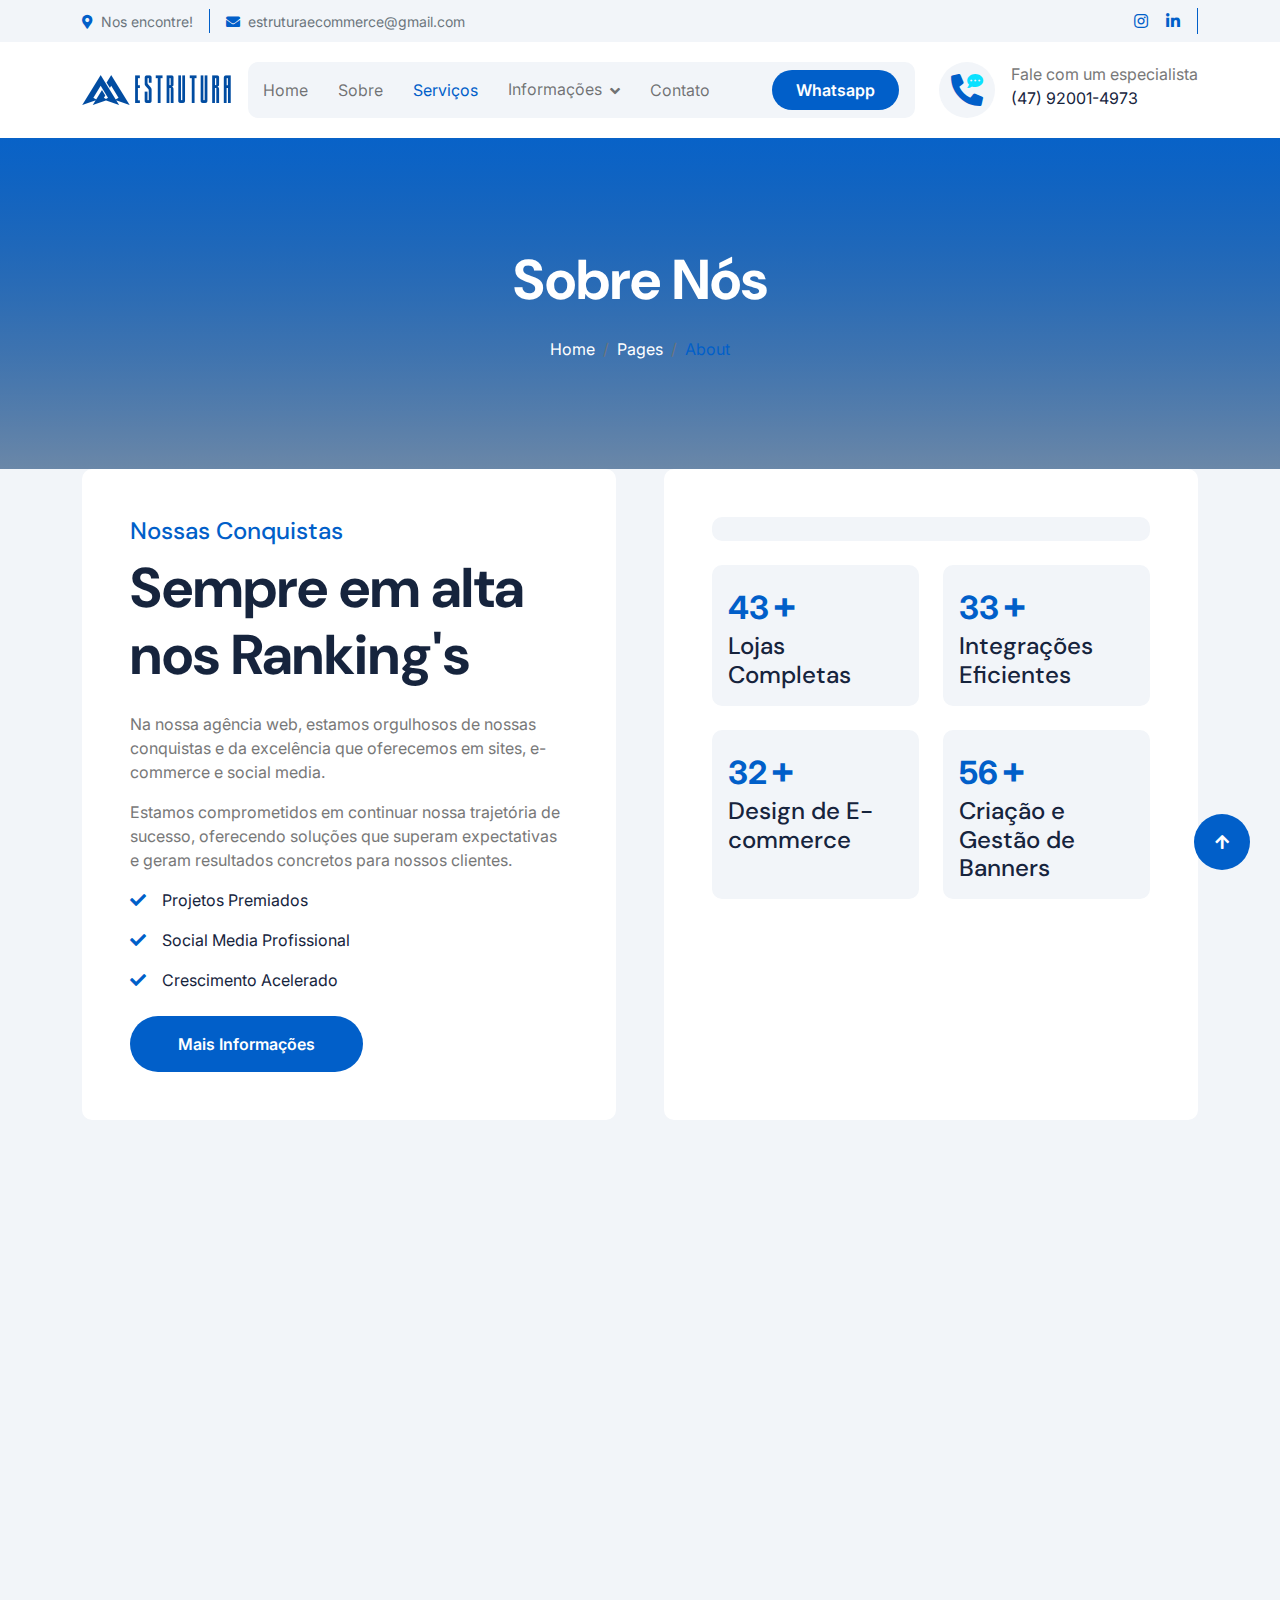
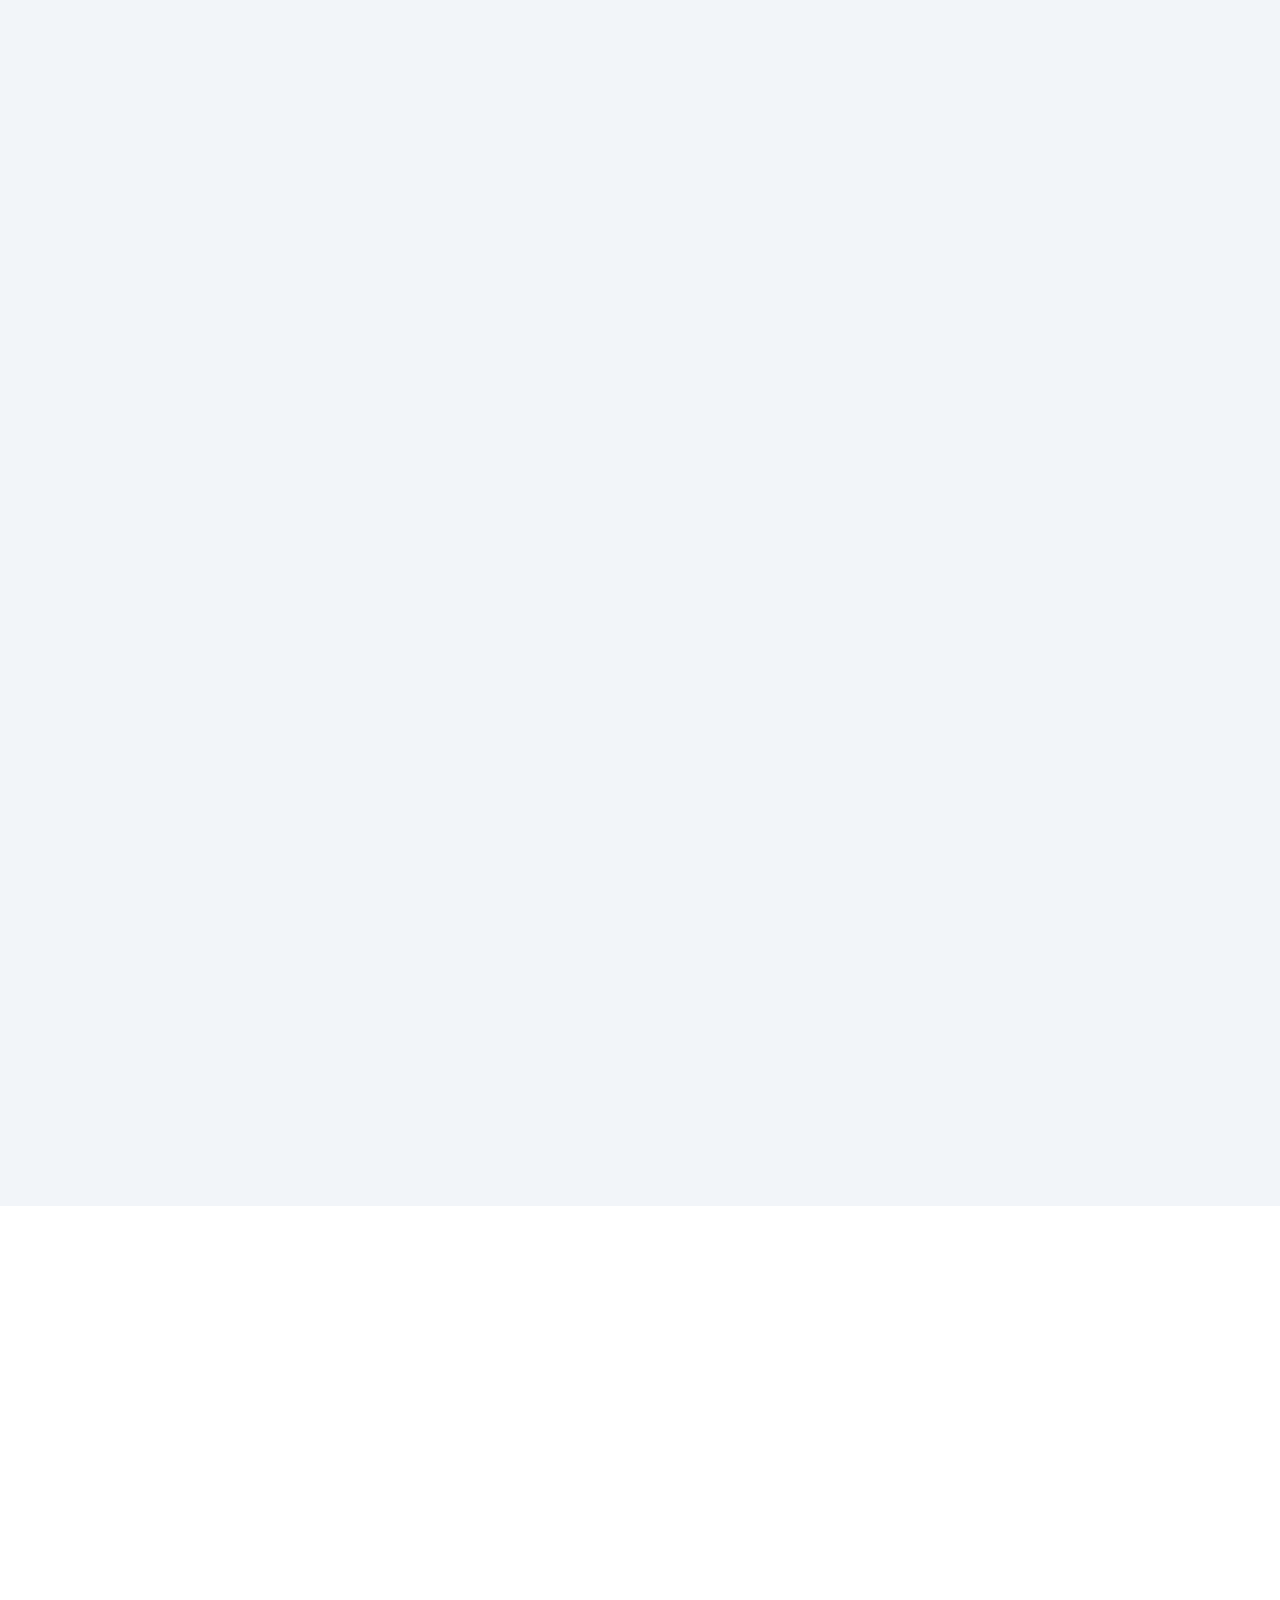
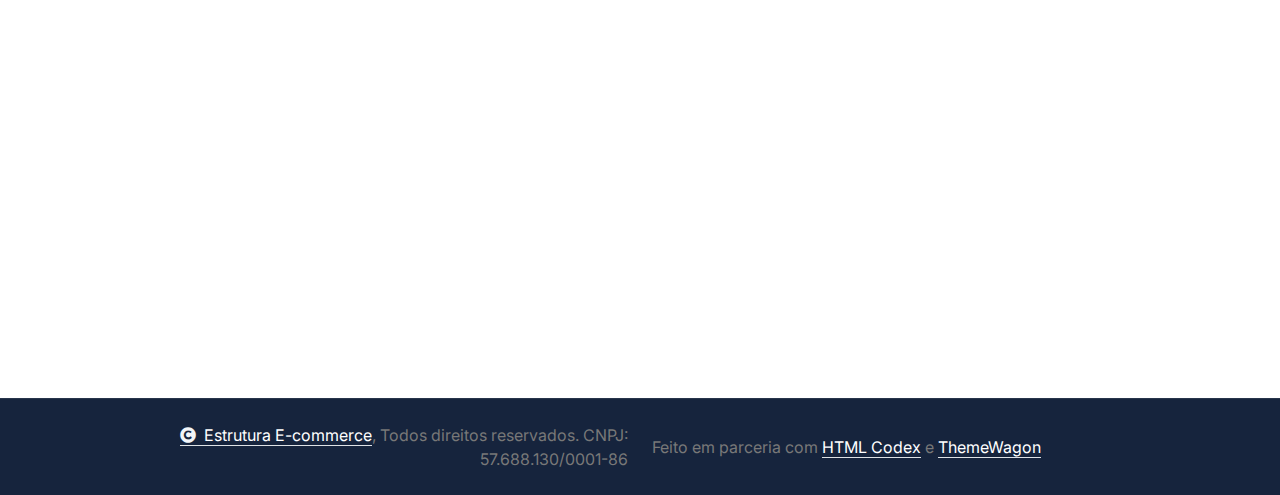
==== about.html @ 66c02854 "parceria-tray2" ====
<!DOCTYPE html>
<html lang="pt-br">

<head>
    <meta charset="utf-8">
    <title>Estrutura Ecommerce - Tecnologias Digitais</title>
    <meta content="width=device-width, initial-scale=1.0" name="viewport">
    <meta content="" name="keywords">
    <meta content="" name="description">
    <link rel="icon" href="img/logo48dpor48azul.png" type="image/x-icon">

    <!-- Google Web Fonts -->
    <link rel="preconnect" href="https://fonts.googleapis.com">
    <link rel="preconnect" href="https://fonts.gstatic.com" crossorigin>
    <link href="https://fonts.googleapis.com/css2?family=DM+Sans:ital,opsz,wght@0,9..40,100..1000;1,9..40,100..1000&family=Inter:slnt,wght@-10..0,100..900&display=swap" rel="stylesheet">

    <!-- Icon Font Stylesheet -->
    <link rel="stylesheet" href="https://use.fontawesome.com/releases/v5.15.4/css/all.css"/>
    <link href="https://cdn.jsdelivr.net/npm/bootstrap-icons@1.4.1/font/bootstrap-icons.css" rel="stylesheet">

    <!-- Libraries Stylesheet -->
    <link rel="stylesheet" href="lib/animate/animate.min.css"/>
    <link href="lib/lightbox/css/lightbox.min.css" rel="stylesheet">
    <link href="lib/owlcarousel/assets/owl.carousel.min.css" rel="stylesheet">


    <!-- Customized Bootstrap Stylesheet -->
    <link href="css/bootstrap.min.css" rel="stylesheet">

    <!-- Template Stylesheet -->
    <link href="css/style.css" rel="stylesheet">
</head>

    <body>

        <!-- Spinner Start -->
        <div id="spinner" class="show bg-white position-fixed translate-middle w-100 vh-100 top-50 start-50 d-flex align-items-center justify-content-center">
            <div class="spinner-border text-primary" style="width: 3rem; height: 3rem;" role="status">
                <span class="sr-only">Seja bem-vindo(a)...</span>
            </div>
        </div>
        <!-- Spinner End -->

        <!-- Topbar Start -->
        <div class="container-fluid topbar px-0 px-lg-4 bg-light py-2 d-none d-lg-block">
            <div class="container">
                <div class="row gx-0 align-items-center">
                    <div class="col-lg-8 text-center text-lg-start mb-lg-0">
                        <div class="d-flex flex-wrap">
                            <div class="border-end border-primary pe-3">
                                <a href="https://maps.app.goo.gl/xjKCux1ohjCsPBKf6" class="text-muted small"><i class="fas fa-map-marker-alt text-primary me-2"></i>Nos encontre!</a>
                            </div>
                            <div class="ps-3">
                                <a href="mailto:estruturaecommerce@gmail.com
                                " class="text-muted small"><i class="fas fa-envelope text-primary me-2"></i>estruturaecommerce@gmail.com
                                </a>
                            </div>
                        </div>
                    </div>
                    <div class="col-lg-4 text-center text-lg-end">
                        <div class="d-flex justify-content-end">
                            <div class="d-flex border-end border-primary pe-3">
                                <a class="btn p-0 text-primary me-3" href="https://www.instagram.com/estrutura_ecommerce/"><i class="fab fa-instagram"></i></a>
                                <a class="btn p-0 text-primary me-0" href="https://www.linkedin.com/in/estrutura-ecommerce-e-tecnologias-digitais-5a51b4320/"><i class="fab fa-linkedin-in"></i></a>
                            </div>
                            </div>
                        </div>
                    </div>
                </div>
            </div>
        </div>
        <!-- Topbar End -->

        <!-- Navbar & Hero Start -->
        <div class="container-fluid nav-bar px-0 px-lg-4 py-lg-0">
            <div class="container">
                <nav class="navbar navbar-expand-lg navbar-light"> 
                    <a href="#" class="navbar-brand p-0">
                        
                         <img src="img/lolsogoazull.png" alt="Logo"> 
                    </a>
                    <button class="navbar-toggler" type="button" data-bs-toggle="collapse" data-bs-target="#navbarCollapse">
                        <span class="fa fa-bars"></span>
                    </button>
                    <div class="collapse navbar-collapse" id="navbarCollapse">
                        <div class="navbar-nav mx-0 mx-lg-auto">
                            <a href="index.html" class="nav-item nav-link">Home</a>
                            <a href="about.html" class="nav-item nav-link">Sobre</a>
                            <a href="service.html" class="nav-item nav-link active">Serviços</a>
                            <div class="nav-item dropdown">
                                <a href="#" class="nav-link" data-bs-toggle="dropdown">
                                    <span class="dropdown-toggle">Informações</span>
                                </a>
                                <div class="dropdown-menu">
                                    <a href="feature.html" class="dropdown-item">Valores</a>
                                    <a href="team.html" class="dropdown-item">Equipe</a>
                                    <a href="FAQ.html" class="dropdown-item">Perguntas Frequentes</a>
                                    <a href="tray.html" class="dropdown-item">Parceria Tray + Estrutura</a>
                                </div>
                            </div>
                            <a href="contact.html" class="nav-item nav-link">Contato</a>
                            <div class="nav-btn px-3">
                                
                                <a href="https://wa.me/5547920014973?text=Ol%C3%A1%2C%20gostaria%20de%20ser%20atendido!" class="btn btn-primary rounded-pill py-2 px-4 ms-3 flex-shrink-0"> Whatsapp</a>
                            </div>
                        </div>
                    </div>
                    <div class="d-none d-xl-flex flex-shrink-0 ps-4">
                        <a href="https://wa.me/5547920014973?text=Ol%C3%A1%2C%20gostaria%20de%20ser%20atendido!" class="btn btn-light btn-lg-square rounded-circle position-relative wow tada" data-wow-delay=".9s">
                            <i class="fa fa-phone-alt fa-2x"></i>
                            <div class="position-absolute" style="top: 7px; right: 12px;">
                                <span><i class="fa fa-comment-dots text-secondary"></i></span>
                            </div>
                        </a>
                        <div class="d-flex flex-column ms-3">
                            <span>Fale com um especialista</span>
                            <a href="https://wa.me/5547920014973?text=Ol%C3%A1%2C%20gostaria%20de%20ser%20atendido!"><span class="text-dark">(47) 92001-4973</span></a>
                        </div>
                    </div>
                </nav>
            </div>
        </div>
        <!-- Navbar & Hero End -->

        <!-- Modal Search Start -->
        <div class="modal fade" id="searchModal" tabindex="-1" aria-labelledby="exampleModalLabel" aria-hidden="true">
            <div class="modal-dialog modal-fullscreen">
                <div class="modal-content rounded-0">
                    <div class="modal-header">
                        <h5 class="modal-title" id="exampleModalLabel">Search by keyword</h5>
                        <button type="button" class="btn-close" data-bs-dismiss="modal" aria-label="Close"></button>
                    </div>
                    <div class="modal-body d-flex align-items-center bg-primary">
                        <div class="input-group w-75 mx-auto d-flex">
                            <input type="search" class="form-control p-3" placeholder="keywords" aria-describedby="search-icon-1">
                            <span id="search-icon-1" class="btn bg-light border nput-group-text p-3"><i class="fa fa-search"></i></span>
                        </div>
                    </div>
                </div>
            </div>
        </div>
        <!-- Modal Search End -->


        <!-- Header Start -->
        <div class="container-fluid bg-breadcrumb">
            <div class="container text-center py-5" style="max-width: 900px;">
                <h4 class="text-white display-4 mb-4 wow fadeInDown" data-wow-delay="0.1s">Sobre Nós</h4>
                <ol class="breadcrumb d-flex justify-content-center mb-0 wow fadeInDown" data-wow-delay="0.3s">
                    <li class="breadcrumb-item"><a href="index.html">Home</a></li>
                    <li class="breadcrumb-item"><a href="#">Pages</a></li>
                    <li class="breadcrumb-item active text-primary">About</li>
                </ol>    
            </div>
        </div>
        <!-- Header End -->


       <!-- About Start -->
       <div class="container-fluid bg-light about pb-5">
        <div class="container pb-5">
            <div class="row g-5">
                <div class="col-xl-6 wow fadeInLeft" data-wow-delay="0.2s">
                    <div class="about-item-content bg-white rounded p-5 h-100">
                        <h4 class="text-primary">Nossas Conquistas</h4>
                        <h1 class="display-4 mb-4">Sempre em alta nos Ranking's</h1>
                        <p>Na nossa agência web, estamos orgulhosos de nossas conquistas e da excelência que oferecemos em sites, e-commerce e social media.                             </p>
                        <p>Estamos comprometidos em continuar nossa trajetória de sucesso, oferecendo soluções que superam expectativas e geram resultados concretos para nossos clientes.                            </p>
                        <p class="text-dark"><i class="fa fa-check text-primary me-3"></i>Projetos Premiados</p>
                        <p class="text-dark"><i class="fa fa-check text-primary me-3"></i>Social Media Profissional</p>
                        <p class="text-dark mb-4"><i class="fa fa-check text-primary me-3"></i>Crescimento Acelerado</p>
                        <a class="btn btn-primary rounded-pill py-3 px-5" href="https://wa.me/5547920014973?text=Ol%C3%A1%2C%20gostaria%20de%20ser%20atendido!">Mais Informações</a>
                    </div>
                </div>
                <div class="col-xl-6 wow fadeInRight" data-wow-delay="0.2s">
                    <div class="bg-white rounded p-5 h-100">
                        <div class="row g-4 justify-content-center">
                            <div class="col-12">
                                <div class="rounded bg-light">
                                    <img src="https://www.manduvimarketing.com.br/imgs/DesenhoBanner1.svg" class="img-fluid rounded w-100" alt="">
                                </div>
                            </div>
                            <div class="col-sm-6">
                                <div class="counter-item bg-light rounded p-3 h-100">
                                    <div class="counter-counting">
                                        <span class="text-primary fs-2 fw-bold" data-toggle="counter-up">129</span>
                                        <span class="h1 fw-bold text-primary">+</span>
                                    </div>
                                    <h4 class="mb-0 text-dark">Lojas Completas</h4>
                                </div>
                            </div>
                            <div class="col-sm-6">
                                <div class="counter-item bg-light rounded p-3 h-100">
                                    <div class="counter-counting">
                                        <span class="text-primary fs-2 fw-bold" data-toggle="counter-up">99</span>
                                        <span class="h1 fw-bold text-primary">+</span>
                                    </div>
                                    <h4 class="mb-0 text-dark">Integrações Eficientes</h4>
                                </div>
                            </div>
                            <div class="col-sm-6">
                                <div class="counter-item bg-light rounded p-3 h-100">
                                    <div class="counter-counting">
                                        <span class="text-primary fs-2 fw-bold" data-toggle="counter-up">96</span>
                                        <span class="h1 fw-bold text-primary">+</span>
                                    </div>
                                    <h4 class="mb-0 text-dark">Design de E-commerce</h4>
                                </div>
                            </div>
                            <div class="col-sm-6">
                                <div class="counter-item bg-light rounded p-3 h-100">
                                    <div class="counter-counting">
                                        <span class="text-primary fs-2 fw-bold" data-toggle="counter-up">167</span>
                                        <span class="h1 fw-bold text-primary">+</span>
                                    </div>
                                    <h4 class="mb-0 text-dark">Criação e Gestão de Banners</h4>
                                </div>
                            </div>
                        </div>
                    </div>
                </div>
            </div>
        </div>
    </div>
    <!-- About End -->


        <!-- Feature Start -->
        <div class="container-fluid feature bg-light py-5">
            <div class="container py-5">
                <div class="text-center mx-auto pb-5 wow fadeInUp" data-wow-delay="0.2s" style="max-width: 800px;">
                    <h4 class="text-primary">Sobre Nós</h4>
                    <h1 class="display-4 mb-4">Especialistas em E-commerce</h1>
                    <p class="mb-0"> Especialistas em e-commerce prontos para transformar desafios em crescimento. Utilizamos tecnologias para expandir seu sucesso digital.</p>
                </div>
                <div class="row g-4">
                    <div class="col-md-6 col-lg-6 col-xl-3 wow fadeInUp" data-wow-delay="0.2s">
                        <div class="feature-item p-4 pt-0">
                            <div class="feature-icon p-4 mb-4">
                                <i class="far fa-handshake fa-3x"></i>
                            </div>
                            <h4 class="mb-4">Empresa Oficial</h4>
                            <p class="mb-4">Somos uma empresa de confiança e originalidade, com excelentes avaliações de nossos clientes.
                            </p>
                            <a class="btn btn-primary rounded-pill py-2 px-4" href="https://wa.me/5547920014973?text=Ol%C3%A1%2C%20gostaria%20de%20ser%20atendido!">Saiba mais</a>
                        </div>
                    </div>
                    <div class="col-md-6 col-lg-6 col-xl-3 wow fadeInUp" data-wow-delay="0.4s">
                        <div class="feature-item p-4 pt-0">
                            <div class="feature-icon p-4 mb-4">
                                <i class="fa fa-dollar-sign fa-3x"></i>
                            </div>
                            <h4 class="mb-4">Menor Preço</h4>
                            <p class="mb-4">Oferecemos o menor preço do mercado e descontos especiais para clientes fiéis, garantindo confiança e originalidade em cada compra.
                            </p>
                            <a class="btn btn-primary rounded-pill py-2 px-4" href="https://wa.me/5547920014973?text=Ol%C3%A1%2C%20gostaria%20de%20ser%20atendido!">Saiba mais</a>

                        </div>
                    </div>
                    <div class="col-md-6 col-lg-6 col-xl-3 wow fadeInUp" data-wow-delay="0.6s">
                        <div class="feature-item p-4 pt-0">
                            <div class="feature-icon p-4 mb-4">
                                <i class="fa fa-bullseye fa-3x"></i>
                            </div>
                            <h4 class="mb-4">Entrega Flexível</h4>
                            <p class="mb-4">Garantimos um prazo de entrega rápido e mantemos nossos clientes informados sobre o andamento do projeto a cada etapa.                            </p>
                            <a class="btn btn-primary rounded-pill py-2 px-4" href="https://wa.me/5547920014973?text=Ol%C3%A1%2C%20gostaria%20de%20ser%20atendido!">Saiba mais</a>

                        </div>
                    </div>
                    <div class="col-md-6 col-lg-6 col-xl-3 wow fadeInUp" data-wow-delay="0.8s">
                        <div class="feature-item p-4 pt-0">
                            <div class="feature-icon p-4 mb-4">
                                <i class="fa fa-headphones fa-3x"></i>
                            </div>
                            <h4 class="mb-4">Suporte Expert</h4>
                            <p class="mb-4">Oferecemos suporte em horário comercial para ajudar nossos clientes sempre que precisarem.
                            </p>
                            <a class="btn btn-primary rounded-pill py-2 px-4" href="https://wa.me/5547920014973?text=Ol%C3%A1%2C%20gostaria%20de%20ser%20atendido!">Saiba mais</a>

                        </div>
                    </div>
                </div>
            </div>
        </div>
        <!-- Feature End -->

        <!-- FAQs Start -->
        <div class="container-fluid faq-section bg-light py-5">
            <div class="container py-5">
                <div class="row g-5 align-items-center">
                    <div class="col-xl-6 wow fadeInLeft" data-wow-delay="0.2s">
                        <div class="h-100">
                            <div class="mb-5">
                                <h4 class="text-primary">FAQ's - PERGUNTAS FREQUENTES</h4>
                                <h1 class="display-4 mb-0">Dúvidas Frequentes dos nossos clientes</h1>
                            </div>
                            <div class="accordion" id="accordionExample">
                                <div class="accordion-item">
                                    <h2 class="accordion-header" id="headingOne">
                                        <button class="accordion-button border-0" type="button" data-bs-toggle="collapse" data-bs-target="#collapseOne" aria-expanded="true" aria-controls="collapseOne">
                                            Como a estratégia de social media pode impactar o desempenho do meu e-commerce?
                                        </button>
                                    </h2>
                                    <div id="collapseOne" class="accordion-collapse collapse show active" aria-labelledby="headingOne" data-bs-parent="#accordionExample">
                                        <div class="accordion-body rounded">
                                            Uma estratégia eficaz de social media aumenta a visibilidade da sua marca, engaja o público e direciona tráfego qualificado para seu e-commerce, resultando em mais vendas e fidelização de clientes.
                                        </div>
                                    </div>
                                </div>
                                <div class="accordion-item">
                                    <h2 class="accordion-header" id="headingTwo">
                                        <button class="accordion-button collapsed" type="button" data-bs-toggle="collapse" data-bs-target="#collapseTwo" aria-expanded="false" aria-controls="collapseTwo">
                                            Como garantimos que o design e a funcionalidade do seu site atendam às suas necessidades?
                                        </button>
                                    </h2>
                                    <div id="collapseTwo" class="accordion-collapse collapse" aria-labelledby="headingTwo" data-bs-parent="#accordionExample">
                                        <div class="accordion-body">
                                            Garantimos isso através de uma análise detalhada das suas necessidades, planejamento estratégico, desenvolvimento colaborativo e testes rigorosos, além de suporte contínuo para ajustes e atualizações conforme necessário.
                                        </div>
                                    </div>
                                </div>
                                <div class="accordion-item">
                                    <h2 class="accordion-header" id="headingThree">
                                        <button class="accordion-button collapsed" type="button" data-bs-toggle="collapse" data-bs-target="#collapseThree" aria-expanded="false" aria-controls="collapseThree">
                                            Quais são os benefícios de ter um site otimizado para SEO?
                                        </button>
                                    </h2>
                                    <div id="collapseThree" class="accordion-collapse collapse" aria-labelledby="headingThree" data-bs-parent="#accordionExample">
                                        <div class="accordion-body">
                                            Um site otimizado para SEO melhora sua visibilidade nos motores de busca, aumenta o tráfego orgânico, reduz a necessidade de anúncios pagos e melhora a experiência do usuário, levando a mais conversões e maior rentabilidade.
                                        </div>
                                    </div>
                                </div>
                            </div>
                        </div>
                    </div>
                    <div class="col-xl-6 wow fadeInRight" data-wow-delay="0.4s">
                        <img src="img/qimage-removebg-preview.png" class="img-fluid w-100" alt="">
                    </div>
                </div>
            </div>
        </div>
        <!-- FAQs End -->


        <!-- Footer Start -->
        <div class="container-fluid footer py-5 wow fadeIn" data-wow-delay="0.2s">
            <div class="container py-5">
                <div class="row g-5">
                    <div class="col-xl-9">
                        <div class="mb-5">
                            <div class="row g-4">
                                <div class="col-md-6 col-lg-6 col-xl-5">
                                    <div class="footer-item">
                                        <a href="index.html" class="p-0">
                                            
                                             <img src="img/lolsogoazull-removebg-preview.png" alt="Logo"> 
                                        </a>
                                        <p class="text-white mb-4">Acreditamos que um e-commerce bem estruturado é a chave para o crescimento e a prosperidade no ambiente digital.</p>
                                        <div class="footer-btn d-flex">
                                            <a class="btn btn-md-square rounded-circle me-3" href="https://www.instagram.com/estrutura_ecommerce/"><i class="fab fa-instagram"></i></a>
                                            <a class="btn btn-md-square rounded-circle me-0" href="https://www.linkedin.com/in/estrutura-ecommerce-e-tecnologias-digitais-5a51b4320/"><i class="fab fa-linkedin-in"></i></a>
                                        </div>
                                    </div>
                                </div>
                                <div class="col-md-6 col-lg-6 col-xl-3">
                                    <div class="footer-item">
                                        <h4 class="text-white mb-4">Serviços</h4>
                                        <a href="https://wa.me/5547920014973?text=Ol%C3%A1%2C%20gostaria%20de%20ser%20atendido!"><i class="fas fa-angle-right me-2"></i> Criação de Lojas Virtuais</a>
                                        <a href="https://wa.me/5547920014973?text=Ol%C3%A1%2C%20gostaria%20de%20ser%20atendido!"><i class="fas fa-angle-right me-2"></i> Criação de Sites e Páginas</a>
                                        <a href="https://wa.me/5547920014973?text=Ol%C3%A1%2C%20gostaria%20de%20ser%20atendido!"><i class="fas fa-angle-right me-2"></i> Presença Digital</a>
                                        <a href="https://wa.me/5547920014973?text=Ol%C3%A1%2C%20gostaria%20de%20ser%20atendido!"><i class="fas fa-angle-right me-2"></i> Integrações</a>
                                        <a href="https://wa.me/5547920014973?text=Ol%C3%A1%2C%20gostaria%20de%20ser%20atendido!"><i class="fas fa-angle-right me-2"></i> Social Media</a>
                                        <a href="https://wa.me/5547920014973?text=Ol%C3%A1%2C%20gostaria%20de%20ser%20atendido!"><i class="fas fa-angle-right me-2"></i> Outras Soluções</a>
                                    </div>
                                </div>
                                <div class="col-md-6 col-lg-6 col-xl-4">
                                    <div class="footer-item">
                                        <h4 class="mb-4 text-white">Instagram</h4>
                                        <div class="row g-3">
                                            <div class="col-4">
                                                <div class="footer-instagram rounded">
                                                    <img src="https://cdn.shopify.com/app-store/listing_images/556e0949af6215148272574b0d290e7d/icon/CLuvwunOooIDEAE=.png" class="img-fluid w-100" alt="">
                                                    <div class="footer-search-icon">
                                                        <a href="https://cdn.shopify.com/app-store/listing_images/556e0949af6215148272574b0d290e7d/icon/CLuvwunOooIDEAE=.png" data-lightbox="footerInstagram-1" class="my-auto"><i class="fas fa-link text-white"></i></a>
                                                    </div>
                                                </div>
                                           </div>
                                           <div class="col-4">
                                                <div class="footer-instagram rounded">
                                                    <img src="https://cdn.shopify.com/app-store/listing_images/556e0949af6215148272574b0d290e7d/icon/CLuvwunOooIDEAE=.png" class="img-fluid w-100" alt="">
                                                    <div class="footer-search-icon">
                                                        <a href="https://cdn.shopify.com/app-store/listing_images/556e0949af6215148272574b0d290e7d/icon/CLuvwunOooIDEAE=.png" data-lightbox="footerInstagram-2" class="my-auto"><i class="fas fa-link text-white"></i></a>
                                                    </div>
                                                </div>
                                           </div>
                                            <div class="col-4">
                                                <div class="footer-instagram rounded">
                                                    <img src="https://cdn.shopify.com/app-store/listing_images/556e0949af6215148272574b0d290e7d/icon/CLuvwunOooIDEAE=.png" class="img-fluid w-100" alt="">
                                                    <div class="footer-search-icon">
                                                        <a href="https://cdn.shopify.com/app-store/listing_images/556e0949af6215148272574b0d290e7d/icon/CLuvwunOooIDEAE=.png" data-lightbox="footerInstagram-3" class="my-auto"><i class="fas fa-link text-white"></i></a>
                                                    </div>
                                                </div>
                                           </div>
                                            <div class="col-4">
                                                <div class="footer-instagram rounded">
                                                    <img src="https://cdn.shopify.com/app-store/listing_images/556e0949af6215148272574b0d290e7d/icon/CLuvwunOooIDEAE=.png" class="img-fluid w-100" alt="">
                                                    <div class="footer-search-icon">
                                                        <a href="https://cdn.shopify.com/app-store/listing_images/556e0949af6215148272574b0d290e7d/icon/CLuvwunOooIDEAE=.png" data-lightbox="footerInstagram-4" class="my-auto"><i class="fas fa-link text-white"></i></a>
                                                    </div>
                                                </div>
                                           </div>
                                            <div class="col-4">
                                                <div class="footer-instagram rounded">
                                                    <img src="https://cdn.shopify.com/app-store/listing_images/556e0949af6215148272574b0d290e7d/icon/CLuvwunOooIDEAE=.png" class="img-fluid w-100" alt="">
                                                    <div class="footer-search-icon">
                                                        <a href="https://cdn.shopify.com/app-store/listing_images/556e0949af6215148272574b0d290e7d/icon/CLuvwunOooIDEAE=.png" data-lightbox="footerInstagram-5" class="my-auto"><i class="fas fa-link text-white"></i></a>
                                                    </div>
                                                </div>
                                           </div>
                                           <div class="col-4">
                                                <div class="footer-instagram rounded">
                                                    <img src="https://cdn.shopify.com/app-store/listing_images/556e0949af6215148272574b0d290e7d/icon/CLuvwunOooIDEAE=.png" class="img-fluid w-100" alt="">
                                                    <div class="footer-search-icon">
                                                        <a href="https://cdn.shopify.com/app-store/listing_images/556e0949af6215148272574b0d290e7d/icon/CLuvwunOooIDEAE=.png" data-lightbox="footerInstagram-6" class="my-auto"><i class="fas fa-link text-white"></i></a>
                                                    </div>
                                                </div>
                                            </div>
                                        </div>
                                    </div>
                                </div>
                            </div>
                        </div>
                        <div class="pt-5" style="border-top: 1px solid rgba(255, 255, 255, 0.08);">
                            <div class="row g-0">
                                <div class="col-12">
                                    <div class="row g-4">
                                        <div class="col-lg-6 col-xl-4">
                                            <div class="d-flex">
                                                <div class="btn-xl-square bg-primary text-white rounded p-4 me-4">
                                                    <i class="fas fa-map-marker-alt fa-2x"></i>
                                                </div>
                                                <div>
                                                    <h4 class="text-white">Escritório</h4>
                                                    <p class="mb-0">Jaraguá do Sul - SC</p>
                                                </div>
                                            </div>
                                        </div>
                                        <div class="col-lg-6 col-xl-4">
                                            <div class="d-flex">
                                                <div class="btn-xl-square bg-primary text-white rounded p-4 me-4">
                                                    <i class="fa fa-phone-alt fa-2x"></i>
                                                </div>
                                                <div>
                                                    <h4 class="text-white">Telefone</h4>
                                                    <p class="mb-0">(47) 92001-4973</p>
                                                </div>
                                            </div>
                                        </div>
                                    </div>
                                </div>
                            </div>
                        </div>
                    </div>
                    

                            <div class="d-flex flex-shrink-0">
                                <div class="footer-btn">
                                    <a href="https://wa.me/5547920014973?text=Ol%C3%A1%2C%20gostaria%20de%20ser%20atendido!" class="btn btn-lg-square rounded-circle position-relative wow tada" data-wow-delay=".9s">
                                        <i class="fa fa-phone-alt fa-2x"></i>
                                        <div class="position-absolute" style="top: 2px; right: 12px;">
                                            <span><i class="fa fa-comment-dots text-secondary"></i></span>
                                        </div>
                                    </a>
                                </div>
                                <div class="d-flex flex-column ms-3 flex-shrink-0">
                                    <span>Fale com um especialista</span>
                                    <a href="https://wa.me/5547920014973?text=Ol%C3%A1%2C%20gostaria%20de%20ser%20atendido!"><span class="text-white">Whatsapp:  (47) 92001-4973</span></a>
                                </div>
                            </div>
                        </div>
                    </div>
                </div>
            </div>
        </div>
        <!-- Footer End -->
        
        <!-- Copyright Start -->
        <div class="container-fluid copyright py-4">
            <div class="container">
                <div class="row g-4 align-items-center">
                    <div class="col-md-6 text-center text-md-end mb-md-0">
                        <span class="text-body"><a href="#" class="border-bottom text-white"><i class="fas fa-copyright text-light me-2"></i>Estrutura E-commerce</a>, Todos direitos reservados. CNPJ: 57.688.130/0001-86</span>
                    </div>
                    <div class="col-md-6 text-center text-md-start text-body">
                        <!--/*** This template is free as long as you keep the below author’s credit link/attribution link/backlink. ***/-->
                        <!--/*** If you'd like to use the template without the below author’s credit link/attribution link/backlink, ***/-->
                        <!--/*** you can purchase the Credit Removal License from "https://htmlcodex.com/credit-removal". ***/-->
                        Feito em parceria com <a class="border-bottom text-white" href="https://htmlcodex.com">HTML Codex</a> e <a class="border-bottom text-white" href="https://themewagon.com">ThemeWagon</a>
                    </div>
                </div>
            </div>
        </div>
        <!-- Copyright End -->

        <!-- Back to Top -->
        <a href="#" class="btn btn-primary btn-lg-square rounded-circle back-to-top"><i class="fa fa-arrow-up"></i></a>   

        
        <!-- JavaScript Libraries -->
        <script src="https://ajax.googleapis.com/ajax/libs/jquery/3.6.4/jquery.min.js"></script>
        <script src="https://cdn.jsdelivr.net/npm/bootstrap@5.0.0/dist/js/bootstrap.bundle.min.js"></script>
        <script src="lib/wow/wow.min.js"></script>
        <script src="lib/easing/easing.min.js"></script>
        <script src="lib/waypoints/waypoints.min.js"></script>
        <script src="lib/counterup/counterup.min.js"></script>
        <script src="lib/lightbox/js/lightbox.min.js"></script>
        <script src="lib/owlcarousel/owl.carousel.min.js"></script>
        

        <!-- Template Javascript -->
        <script src="js/main.js"></script>
    </body>

</html>
---- css/style.css ----
/*** Spinner Start ***/
#spinner {
    opacity: 0;
    visibility: hidden;
    transition: opacity .5s ease-out, visibility 0s linear .5s;
    z-index: 99999;
}

#spinner.show {
    transition: opacity .5s ease-out, visibility 0s linear 0s;
    visibility: visible;
    opacity: 1;
}
/*** Spinner End ***/

.back-to-top {
    position: fixed;
    right: 30px;
    bottom: 30px;
    transition: 0.5s;
    z-index: 99;
}


/*** Button Start ***/
.btn {
    font-weight: 600;
    transition: .5s;
}

.btn-square {
    width: 32px;
    height: 32px;
}

.btn-sm-square {
    width: 34px;
    height: 34px;
}

.btn-md-square {
    width: 44px;
    height: 44px;
}

.btn-lg-square {
    width: 56px;
    height: 56px;
}

.btn-xl-square {
    width: 66px;
    height: 66px;
}

.btn-square,
.btn-sm-square,
.btn-md-square,
.btn-lg-square,
.btn-xl-square {
    padding: 0;
    display: flex;
    align-items: center;
    justify-content: center;
    font-weight: normal;
}

.btn.btn-primary {
    color: var(--bs-white);
    border: none;
}

.btn.btn-primary:hover {
    background: var(--bs-dark);
    color: var(--bs-white);
}

.btn.btn-light {
    color: var(--bs-primary);
    border: none;
}

.btn.btn-light:hover {
    color: var(--bs-white);
    background: var(--bs-dark);
}

.btn.btn-dark {
    color: var(--bs-white);
    border: none;
}

.btn.btn-dark:hover {
    color: var(--bs-primary);
    background: var(--bs-light);
}


/*** Topbar Start ***/ 
.topbar .dropdown-toggle::after {
    border: none;
    content: "\f107";
    font-family: "Font Awesome 5 Free";
    font-weight: 600;
    vertical-align: middle;
    margin-left: 8px;
    color: var(--bs-primary);
}

.topbar .dropdown .dropdown-menu a:hover {
    background: var(--bs-primary);
    color: var(--bs-white);
}

.topbar .dropdown .dropdown-menu {
    transform: rotateX(0deg);
    visibility: visible;
    background: var(--bs-light);
    padding-top: 10px;
    border: 0;
    transition: .5s;
    opacity: 1;
}
/*** Topbar End ***/


/*** Navbar Start ***/
.nav-bar {
    background: var(--bs-white);
    transition: 1s;
}

.navbar-light .navbar-brand img {
    max-height: 60px;
    transition: .5s;
}

.nav-bar .navbar-light .navbar-brand img {
    max-height: 50px;
}

.navbar .navbar-nav .nav-item .nav-link {
    padding: 0;
}

.navbar .navbar-nav .nav-item {
    display: flex;
    align-items: center;
    padding: 15px;
}

.navbar-light .navbar-nav .nav-item:hover,
.navbar-light .navbar-nav .nav-item.active,
.navbar-light .navbar-nav .nav-item:hover .nav-link,
.navbar-light .navbar-nav .nav-item.active .nav-link {
    color: var(--bs-primary);
}

@media (max-width: 991px) {
    .navbar {
        padding: 20px 0;
    }

    .navbar .navbar-nav .nav-link {
        padding: 0;
    }

    .navbar .navbar-nav .nav-item {
        display: flex;
        padding: 20px;
        flex-direction: column;
        justify-content: start;
        align-items: start;
    }

    .navbar .navbar-nav .nav-btn {
        display: flex;
        justify-content: start;
    }

    .navbar .navbar-nav {
        width: 100%;
        display: flex;
        margin-top: 20px;
        padding-bottom: 20px;
        background: var(--bs-light);
        border-radius: 10px;
    }

    .navbar.navbar-expand-lg .navbar-toggler {
        padding: 8px 15px;
        border: 1px solid var(--bs-primary);
        color: var(--bs-primary);
    }
}

.navbar .dropdown-toggle::after {
    border: none;
    content: "\f107";
    font-family: "Font Awesome 5 Free";
    font-weight: 600;
    vertical-align: middle;
    margin-left: 8px;
}

.dropdown .dropdown-menu .dropdown-item:hover {
    background: var(--bs-primary);
    color: var(--bs-white);
}

@media (min-width: 992px) {
    .navbar {
        padding: 20px 0;
    }

    .navbar .nav-btn {
        display: flex;
        align-items: center;
        justify-content: end;
    }

    .navbar .navbar-nav {
        width: 100%;
        display: flex;
        justify-content: center;
        align-items: center;
        background: var(--bs-light);
        border-radius: 10px;
    }

    .navbar .navbar-nav .nav-btn {
        width: 100%;
        display: flex;
        margin-left: auto;
    }

    .navbar .nav-item .dropdown-menu {
        display: block;
        visibility: hidden;
        top: 100%;
        transform: rotateX(-75deg);
        transform-origin: 0% 0%;
        border: 0;
        border-radius: 10px;
        transition: .5s;
        opacity: 0;
    }

    .navbar .nav-item:hover .dropdown-menu {
        transform: rotateX(0deg);
        visibility: visible;
        margin-top: 20px;
        background: var(--bs-light);
        transition: .5s;
        opacity: 1;
    }
}
/*** Navbar End ***/


/*** Carousel Hero Header Start ***/
.header-carousel .header-carousel-item {
    height: 700px;
}

.header-carousel .owl-nav .owl-prev,
.header-carousel .owl-nav .owl-next {
    position: absolute;
    width: 60px;
    height: 60px;
    border-radius: 60px;
    background: var(--bs-light);
    color: var(--bs-primary);
    font-size: 26px;
    display: flex;
    align-items: center;
    justify-content: center;
    transition: 0.5s;
}

.header-carousel .owl-nav .owl-prev {
    bottom: 30px;
    left: 50%;
    transform: translateX(-50%);
    margin-left: 30px;
}
.header-carousel .owl-nav .owl-next {
    bottom: 30px;
    right: 50%;
    transform: translateX(-50%);
    margin-right: 30px;
}

.header-carousel .owl-nav .owl-prev:hover,
.header-carousel .owl-nav .owl-next:hover {
    box-shadow: inset 0 0 100px 0 var(--bs-secondary);
    color: var(--bs-white);
}

.header-carousel .header-carousel-item .carousel-caption {
    position: absolute;
    width: 100%;
    height: 100%;
    left: 0;
    bottom: 0;
    background: rgba(0, 0, 0, .2);
    display: flex;
    align-items: center;
}

@media (max-width: 991px) {
    .header-carousel .header-carousel-item .carousel-caption {
        padding-top: 45px;
    }

    .header-carousel .header-carousel-item {
        height: 1300px;
    }
}

@media (max-width: 767px) {
    .header-carousel .header-carousel-item {
        height: 950px;
    }

    .header-carousel .owl-nav .owl-prev {
        bottom: -30px;
        left: 50%;
        transform: translateX(-50%);
        margin-left: -45px;
    }

    .header-carousel .owl-nav .owl-next {
        bottom: -30px;
        left: 50%;
        transform: translateX(-50%);
        margin-left: 45px;
    }
}
/*** Carousel Hero Header End ***/


/*** Single Page Hero Header Start ***/
.bg-breadcrumb {
    position: relative;
    overflow: hidden;
    background: linear-gradient(rgba(1, 95, 201, 0.9), rgba(0, 0, 0, 0.2)), url(../img/fundositesszs.png);
    background-position: center center;
    background-repeat: no-repeat;
    background-size: cover;
    padding: 60px 0 60px 0;
    transition: 0.5s;
}

.bg-breadcrumb .breadcrumb {
    position: relative;
}

.bg-breadcrumb .breadcrumb .breadcrumb-item a {
    color: var(--bs-white);
}
/*** Single Page Hero Header End ***/


/*** Feature Start ***/
.feature .feature-item {
    border-radius: 10px;
    background: var(--bs-white);
    transition: 0.5s;
}

.feature .feature-item:hover {
    background: var(--bs-primary);
}

.feature .feature-item .feature-icon {
    position: relative;
    width: 100px;
    display: inline-flex;
    align-items: center;
    justify-content: center;
    border-bottom-left-radius: 10px;
    border-bottom-right-radius: 10px;
    background: var(--bs-light);
}

.feature .feature-item:hover .feature-icon i {
    z-index: 9;
}

.feature .feature-item .feature-icon::after {
    content: "";
    position: absolute;
    width: 100%;
    height: 0;
    top: 0;
    left: 0;
    border-bottom-left-radius: 10px;
    border-bottom-right-radius: 10px;
    background: var(--bs-dark);
    transition: 0.5s;
    z-index: 1;
}

.feature .feature-item:hover .feature-icon::after {
    height: 100%;
}

.feature .feature-item .feature-icon {
    color: var(--bs-primary);
}

.feature .feature-item .feature-icon,
.feature .feature-item h4,
.feature .feature-item p {
    transition: 0.5s;
}

.feature .feature-item:hover .feature-icon {
    color: var(--bs-white);
}
.feature .feature-item:hover h4,
.feature .feature-item:hover p {
    color: var(--bs-white);
}

.feature .feature-item:hover a.btn {
    background: var(--bs-white);
    color: var(--bs-primary);
}

.feature .feature-item:hover a.btn:hover {
    background: var(--bs-dark);
    color: var(--bs-white);
}
/*** Feature End ***/


/*** Service Start ***/
.service .service-item {
    border-radius: 10px;
}
.service .service-item .service-img {
    position: relative;
    overflow: hidden;
    border-top-left-radius: 10px;
    border-top-right-radius: 10px;
}

.service .service-item .service-img img {
    transition: 0.5s;
}

.service .service-item:hover .service-img img {
    transform: scale(1.1);
}

.service .service-item .service-img::after {
    content: "";
    position: absolute;
    width: 100%;
    height: 0;
    top: 0;
    left: 0;
    border-top-left-radius: 10px;
    border-top-right-radius: 10px;
    background: rgba(1, 95, 201, .2);
    transition: 0.5s;
    z-index: 1;
}

.service .service-item:hover .service-img::after {
    height: 100%;
}

.service .service-item .service-img .service-icon {
    position: absolute;
    width: 70px;
    bottom: 0;
    right: 25px;
    border-top-left-radius: 10px;
    border-top-right-radius: 10px;
    background: var(--bs-light);
    display: flex;
    align-items: center;
    justify-content: center;
    transition: 0.5s;
    z-index: 9;
}

.service .service-item .service-img .service-icon i {
    color: var(--bs-primary);
    transition: 0.5s;
}

.service .service-item:hover .service-img .service-icon i {
    transform: rotateX(360deg);
    color: var(--bs-white);
}

.service .service-item:hover .service-img .service-icon {
    bottom: 0;
    color: var(--bs-white);
    background: var(--bs-primary);
}

.service .service-content {
    position: relative;
    border-bottom-left-radius: 10px;
    border-bottom-right-radius: 10px;
    background: var(--bs-light);
}

.service .service-item .service-content .service-content-inner {
    position: relative;
    z-index: 9;
}

.service .service-item .service-content .service-content-inner .h4,
.service .service-item .service-content .service-content-inner p {
    transition: 0.5s;
}

.service .service-item:hover .service-content .service-content-inner .h4,
.service .service-item:hover .service-content .service-content-inner p {
    color: var(--bs-white);
}

.service .service-item:hover .service-content .service-content-inner .btn.btn-primary {
    color: var(--bs-primary);
    background: var(--bs-white);
}

.service .service-item:hover .service-content .service-content-inner .btn.btn-primary:hover {
    color: var(--bs-white);
    background: var(--bs-dark);
}

.service .service-item:hover .service-content .service-content-inner .h4:hover {
    color: var(--bs-dark);
}

.service .service-item .service-content::after {
    content: "";
    position: absolute;
    width: 100%;
    height: 0;
    bottom: 0;
    left: 0;
    border-bottom-left-radius: 10px;
    border-bottom-right-radius: 10px;
    background: var(--bs-primary);
    transition: 0.5s;
    z-index: 1;
}

.service .service-item:hover .service-content::after {
    height: 100%;
}
/*** Service End ***/


/*** FAQs Start ***/
.faq-section .accordion .accordion-item .accordion-header .accordion-button {
    color: var(--bs-white);
    background: rgba(1, 95, 201, .8);
    font-size: 18px;
}

.faq-section .accordion .accordion-item .accordion-header .accordion-button.collapsed {
    color: var(--bs-primary);
    background: var(--bs-light);
}
/*** FAQs End ***/


/*** Blog Start ***/
.blog .blog-item {
    border-radius: 10px;
    transition: 0.5s;
}

.blog .blog-item:hover {
    box-shadow: 0 0 45px rgba(0, 0, 0, .1);
}

.blog .blog-item:hover .blog-content {
    background: var(--bs-white);
}

.blog .blog-item .blog-img {
    border-top-left-radius: 10px;
    border-top-right-radius: 10px;
    position: relative;
    overflow: hidden;
}

.blog .blog-item .blog-img img {
    transition: 0.5s;
}

.blog .blog-item:hover .blog-img img {
    transform: scale(1.2);
}

.blog .blog-item .blog-img::after {
    content: "";
    position: absolute;
    width: 100%;
    height: 0;
    top: 0;
    left: 0;
    border-top-left-radius: 10px;
    border-top-right-radius: 10px;
    background: rgba(1, 95, 201, .2);
    transition: 0.5s;
    z-index: 1;
}

.blog .blog-item:hover .blog-img::after {
    height: 100%;
}

.blog .blog-item .blog-img .blog-categiry {
    position: absolute;
    bottom: 0;
    right: 0;
    border-top-left-radius: 10px;
    display: inline-flex;
    color: var(--bs-white);
    background: var(--bs-primary);
    z-index: 9;
}

.blog .blog-item .blog-content {
    border-bottom-left-radius: 10px;
    border-bottom-right-radius: 10px;
    background: var(--bs-light);
}

.blog .blog-item .blog-content a.btn {
    color: var(--bs-dark);
}

.blog .blog-item:hover .blog-content a.btn:hover {
    color: var(--bs-primary);
}
/*** Blog End ***/


/*** Team Start ***/
.team .team-item .team-img {
    position: relative;
    overflow: hidden;
    border-top-left-radius: 10px;
    border-top-right-radius: 10px;
} 

.team .team-item .team-img img {
    transition: 0.5s;
}

.team .team-item:hover .team-img img {
    transform: scale(1.1);
}

.team .team-item .team-img::after {
    content: "";
    position: absolute;
    width: 100%;
    height: 0;
    top: 0;
    left: 0;
    border-top-left-radius: 10px;
    border-top-right-radius: 10px;
    transition: 0.5s;
}

.team .team-item:hover .team-img::after {
    height: 100%;
    background: rgba(255, 255, 255, 0.3);
}

.team .team-item .team-img .team-icon {
    position: absolute;
    bottom: 20px;
    right: 20px;
    margin-bottom: -100%;
    transition: 0.5s;
    z-index: 9;
}

.team .team-item:hover .team-img .team-icon {
    margin-bottom: 0;
}

.team .team-item .team-title {
    color: var(--bs-white);
    background: var(--bs-primary);
    border-bottom-left-radius: 10px;
    border-bottom-right-radius: 10px;
    transition: 0.5s;
}

.team .team-item .team-title h4 {
    color: var(--bs-white);
}

.team .team-item:hover .team-title {
    background: var(--bs-dark);
}
/*** Team End ***/


/*** Testimonial Start ***/
.testimonial-carousel .owl-stage-outer {
    margin-top: 58px;
    margin-right: -1px;
}

.testimonial .owl-nav .owl-prev {
    position: absolute;
    top: -58px;
    left: 0;
    background: var(--bs-primary);
    color: var(--bs-white);
    padding: 5px 30px;
    border-radius: 30px;
    transition: 0.5s;
}

.testimonial .owl-nav .owl-prev:hover {
    background: var(--bs-dark);
    color: var(--bs-white);
}

.testimonial .owl-nav .owl-next {
    position: absolute;
    top: -58px;
    right: 0;
    background: var(--bs-primary);
    color: var(--bs-white);
    padding: 5px 30px;
    border-radius: 30px;
    transition: 0.5s;
}

.testimonial .owl-nav .owl-next:hover {
    background: var(--bs-dark);
    color: var(--bs-white);
}
/*** Testimonial End ***/


/*** Contact Start ***/
.contact .contact-img {
    position: relative;
}

.contact .contact-img::after {
    content: "";
    position: absolute;
    width: 100%;
    height: 100%;
    top: 0;
    left: 0;
    border-radius: 30% 70% 70% 30% / 30% 30% 70% 70%;
    background: rgba(255, 255, 255, 0.9);
    z-index: 1;
    animation-name: image-efects;
    animation-duration: 10s;
    animation-delay: 1s;
    animation-iteration-count: infinite;
    animation-direction: alternate;
    transition: 0.5s
}

@keyframes image-efects {
    0%  {border-radius: 30% 70% 70% 30% / 30% 30% 70% 70%;}

    25% {border-radius: 35% 65% 27% 73% / 71% 25% 75% 29%;}

    50% {border-radius: 41% 59% 45% 55% / 32% 21% 79% 68%;}

    75% {border-radius: 69% 31% 39% 61% / 70% 83% 17% 30%;}

    100% {border-radius: 30% 70% 70% 30% / 30% 30% 70% 70%;}
}

.contact .contact-img .contact-img-inner {
    position: relative;
    z-index: 9;
}
/*** Contact End ***/


/*** Footer Start ***/
.footer {
    background: var(--bs-dark);
}

.footer .footer-item {
    display: flex;
    flex-direction: column;
}

.footer .footer-item a {
    line-height: 35px;
    color: var(--bs-body);
    transition: 0.5s;
}

.footer .footer-item p {
    line-height: 35px;
}

.footer .footer-item a:hover {
    color: var(--bs-primary);
}

.footer .footer-item .footer-btn a,
.footer .footer-item .footer-btn a i {
    transition: 0.5s;
}

.footer .footer-item .footer-btn a:hover {
    background: var(--bs-white);
}

.footer .footer-item .footer-btn a:hover i {
    color: var(--bs-primary);
}


.footer .footer-item .footer-instagram {
    position: relative;
    overflow: hidden;
}

.footer .footer-item .footer-instagram img {
    transition: 0.5s;
}

.footer .footer-item .footer-instagram:hover img {
    transform: scale(1.2);
}

.footer .footer-item .footer-instagram .footer-search-icon {
    position: absolute;
    width: 100%;
    height: 100%;
    top: 0;
    left: 0;
    display: flex;
    align-items: center;
    justify-content: center;
    transition: 0.5s;
    opacity: 0;
}

.footer .footer-item .footer-instagram:hover .footer-search-icon {
    opacity: 1;
    background: rgba(0, 0, 0, .6);
}

.footer .footer-item .footer-btn a {
    background: var(--bs-light);
    color: var(--bs-primary);
}

.footer .footer-item .footer-btn a:hover {
    background: var(--bs-primary);
}

.footer .footer-item .footer-btn a:hover i {
    color: var(--bs-white);
}
/*** Footer End ***/


/*** copyright Start ***/
.copyright {
    background: var(--bs-dark);
    border-top: 1px solid rgba(255, 255, 255, .08);
}
/*** copyright end ***/
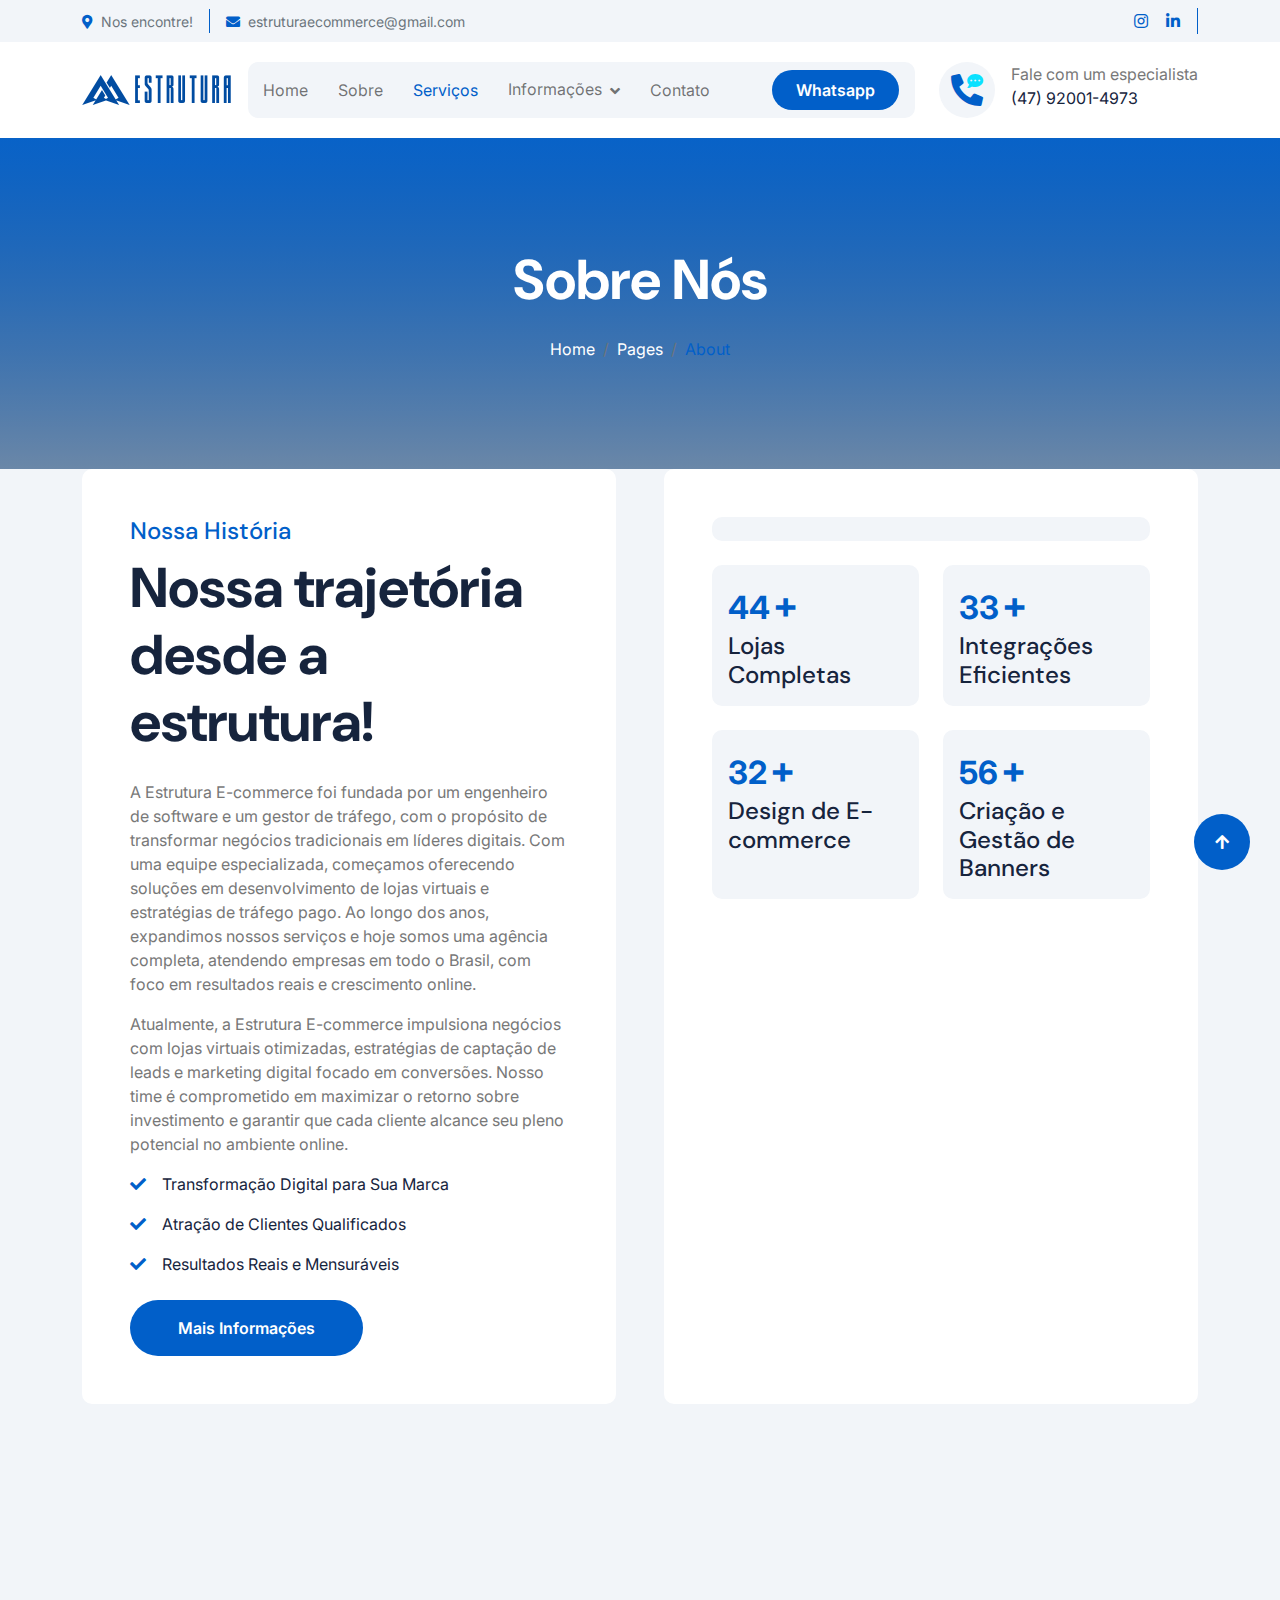
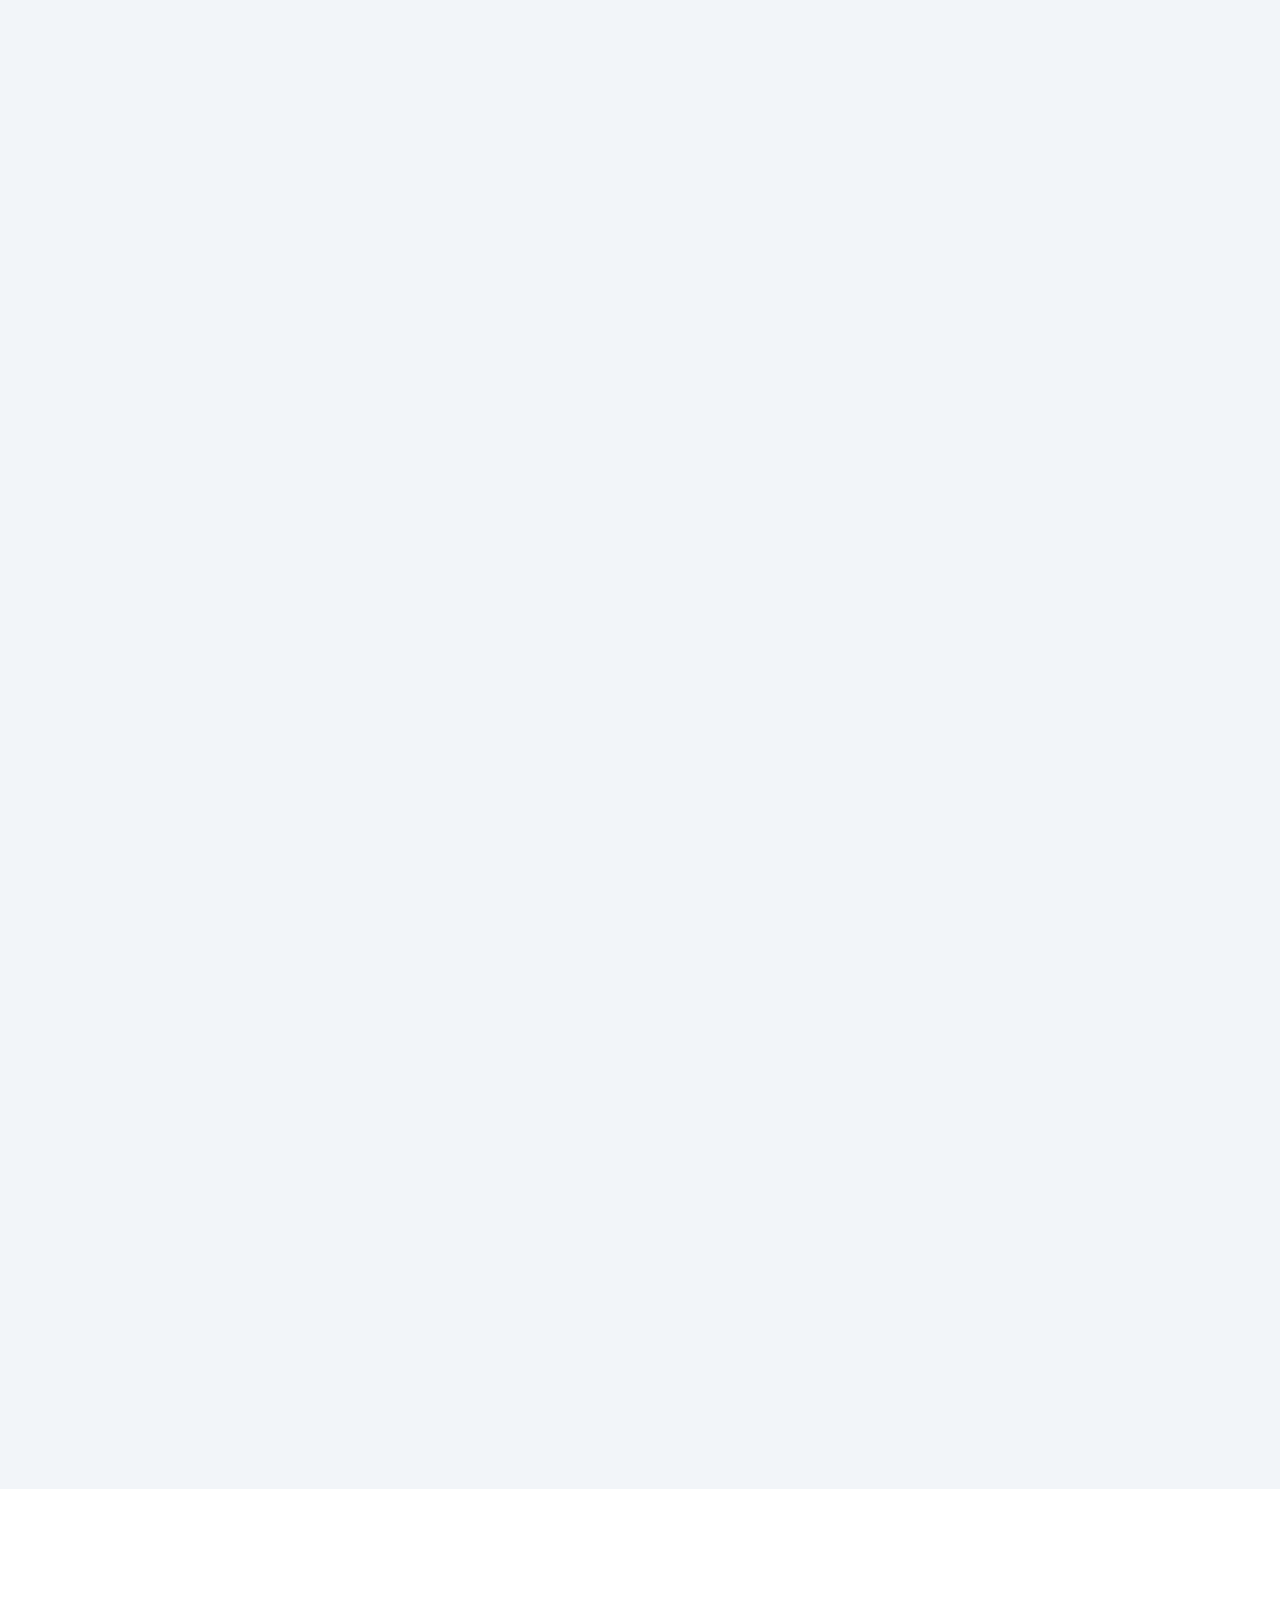
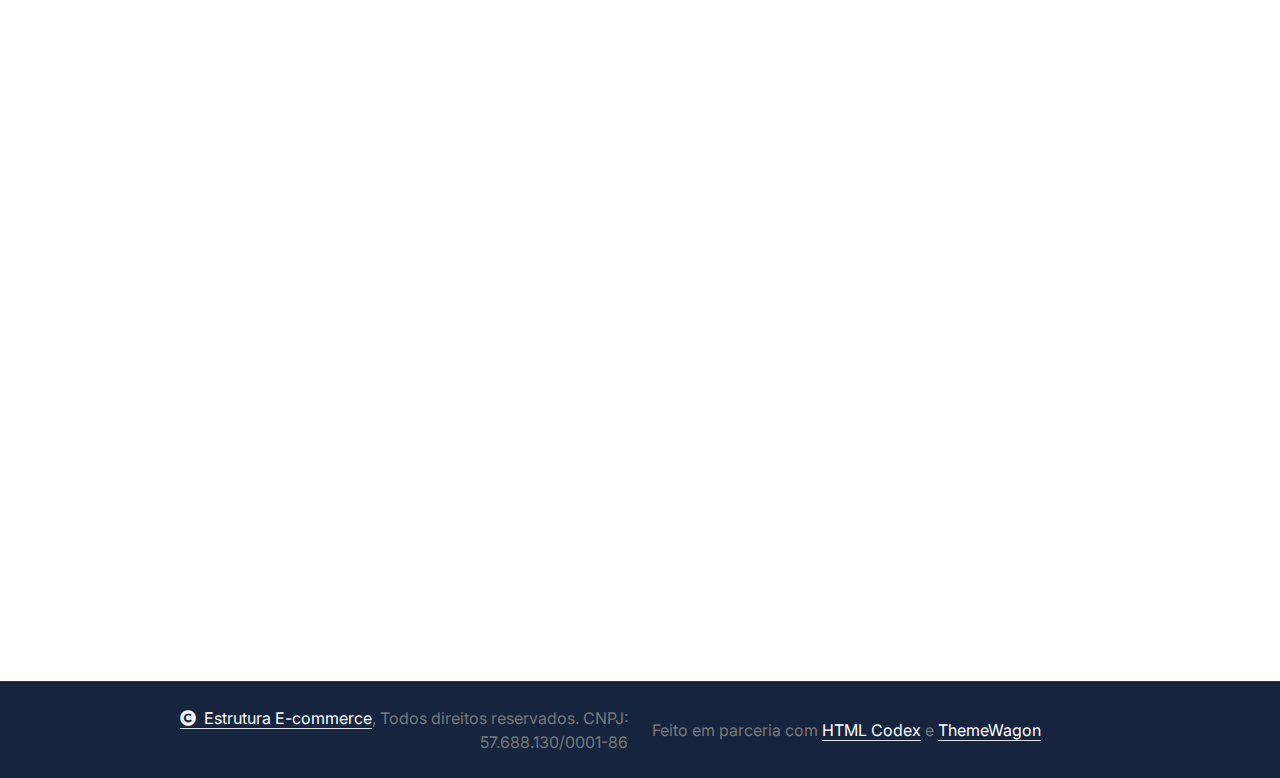
==== commit e06975f1: "tacert" ====
--- a/about.html
+++ b/about.html
@@ -162,13 +162,13 @@
             <div class="row g-5">
                 <div class="col-xl-6 wow fadeInLeft" data-wow-delay="0.2s">
                     <div class="about-item-content bg-white rounded p-5 h-100">
-                        <h4 class="text-primary">Nossas Conquistas</h4>
-                        <h1 class="display-4 mb-4">Sempre em alta nos Ranking's</h1>
-                        <p>Na nossa agência web, estamos orgulhosos de nossas conquistas e da excelência que oferecemos em sites, e-commerce e social media.                             </p>
-                        <p>Estamos comprometidos em continuar nossa trajetória de sucesso, oferecendo soluções que superam expectativas e geram resultados concretos para nossos clientes.                            </p>
-                        <p class="text-dark"><i class="fa fa-check text-primary me-3"></i>Projetos Premiados</p>
-                        <p class="text-dark"><i class="fa fa-check text-primary me-3"></i>Social Media Profissional</p>
-                        <p class="text-dark mb-4"><i class="fa fa-check text-primary me-3"></i>Crescimento Acelerado</p>
+                        <h4 class="text-primary">Nossa História</h4>
+                        <h1 class="display-4 mb-4">Nossa trajetória desde a estrutura!</h1>
+                        <p>A Estrutura E-commerce foi fundada por um engenheiro de software e um gestor de tráfego, com o propósito de transformar negócios tradicionais em líderes digitais. Com uma equipe especializada, começamos oferecendo soluções em desenvolvimento de lojas virtuais e estratégias de tráfego pago. Ao longo dos anos, expandimos nossos serviços e hoje somos uma agência completa, atendendo empresas em todo o Brasil, com foco em resultados reais e crescimento online.</p>
+                        <p>Atualmente, a Estrutura E-commerce impulsiona negócios com lojas virtuais otimizadas, estratégias de captação de leads e marketing digital focado em conversões. Nosso time é comprometido em maximizar o retorno sobre investimento e garantir que cada cliente alcance seu pleno potencial no ambiente online.</p>
+                        <p class="text-dark"><i class="fa fa-check text-primary me-3"></i>Transformação Digital para Sua Marca</p>
+                        <p class="text-dark"><i class="fa fa-check text-primary me-3"></i>Atração de Clientes Qualificados</p>
+                        <p class="text-dark mb-4"><i class="fa fa-check text-primary me-3"></i>Resultados Reais e Mensuráveis</p>
                         <a class="btn btn-primary rounded-pill py-3 px-5" href="https://wa.me/5547920014973?text=Ol%C3%A1%2C%20gostaria%20de%20ser%20atendido!">Mais Informações</a>
                     </div>
                 </div>
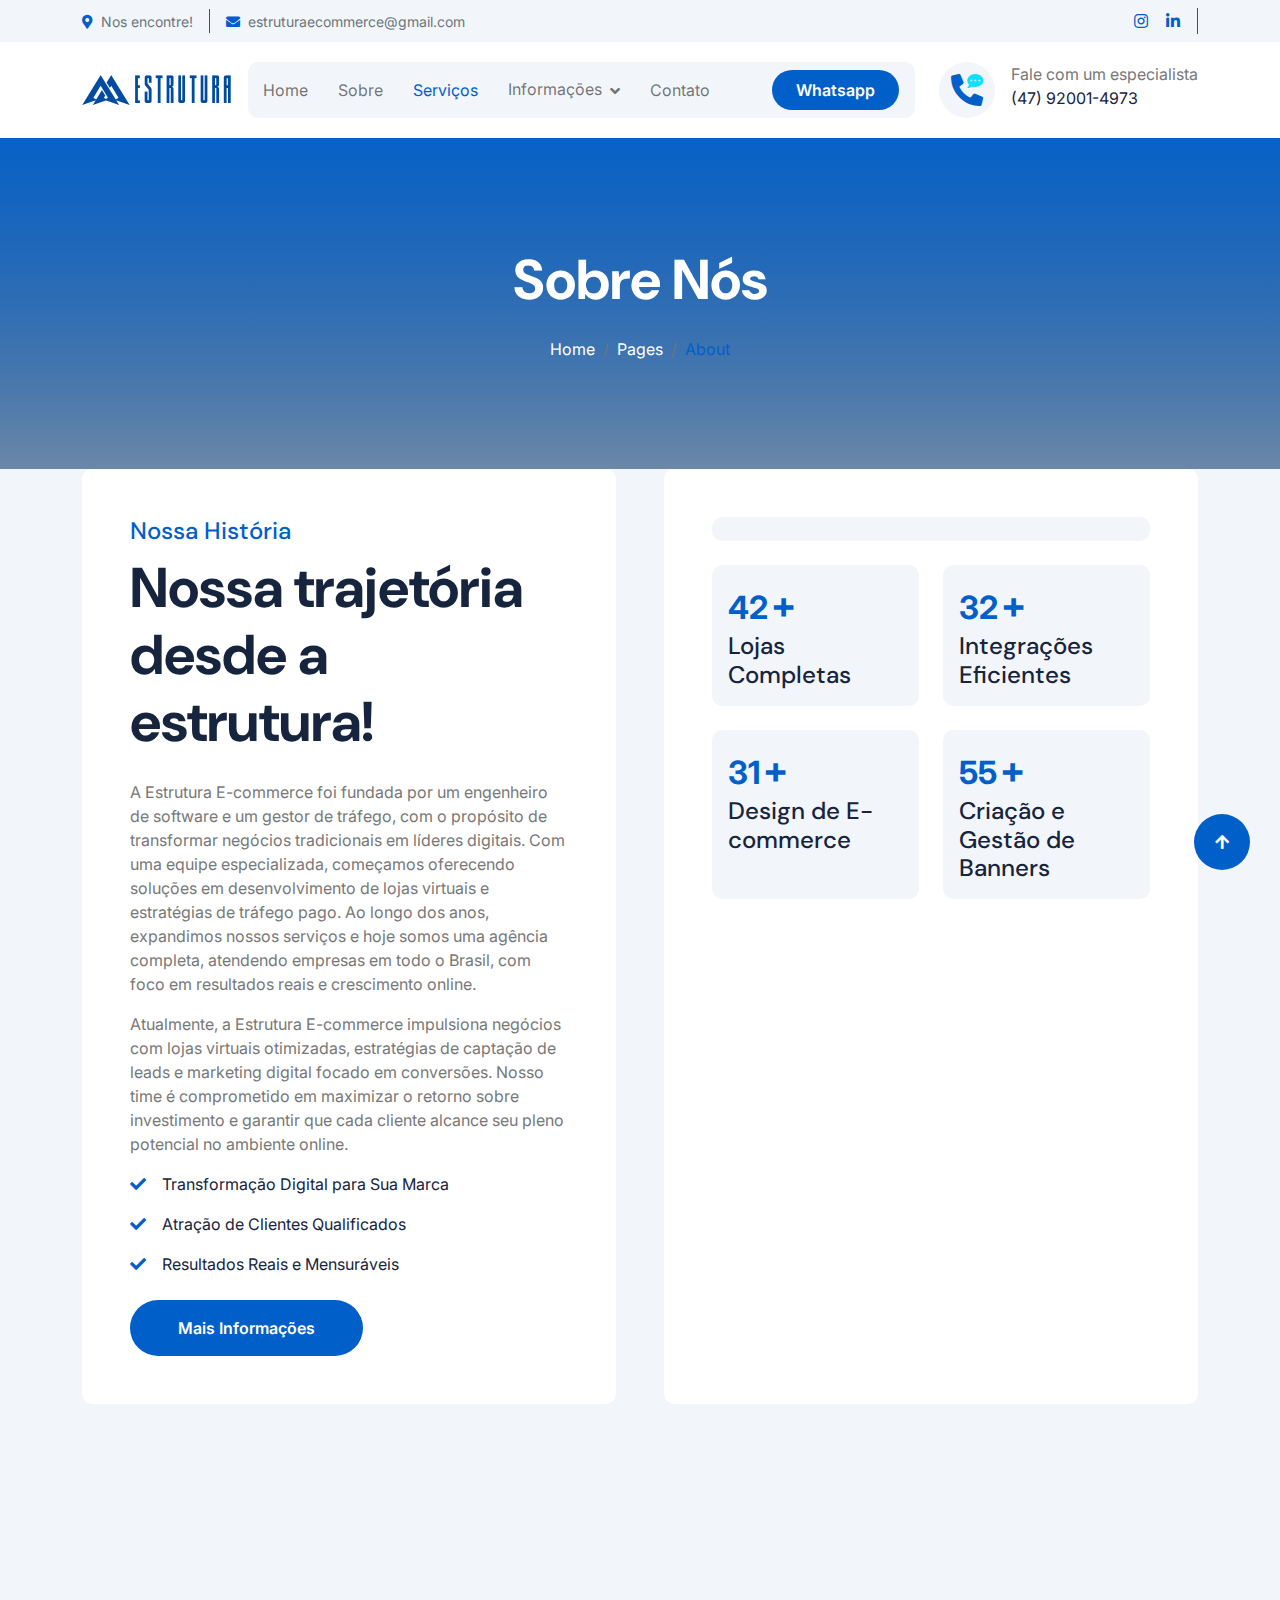
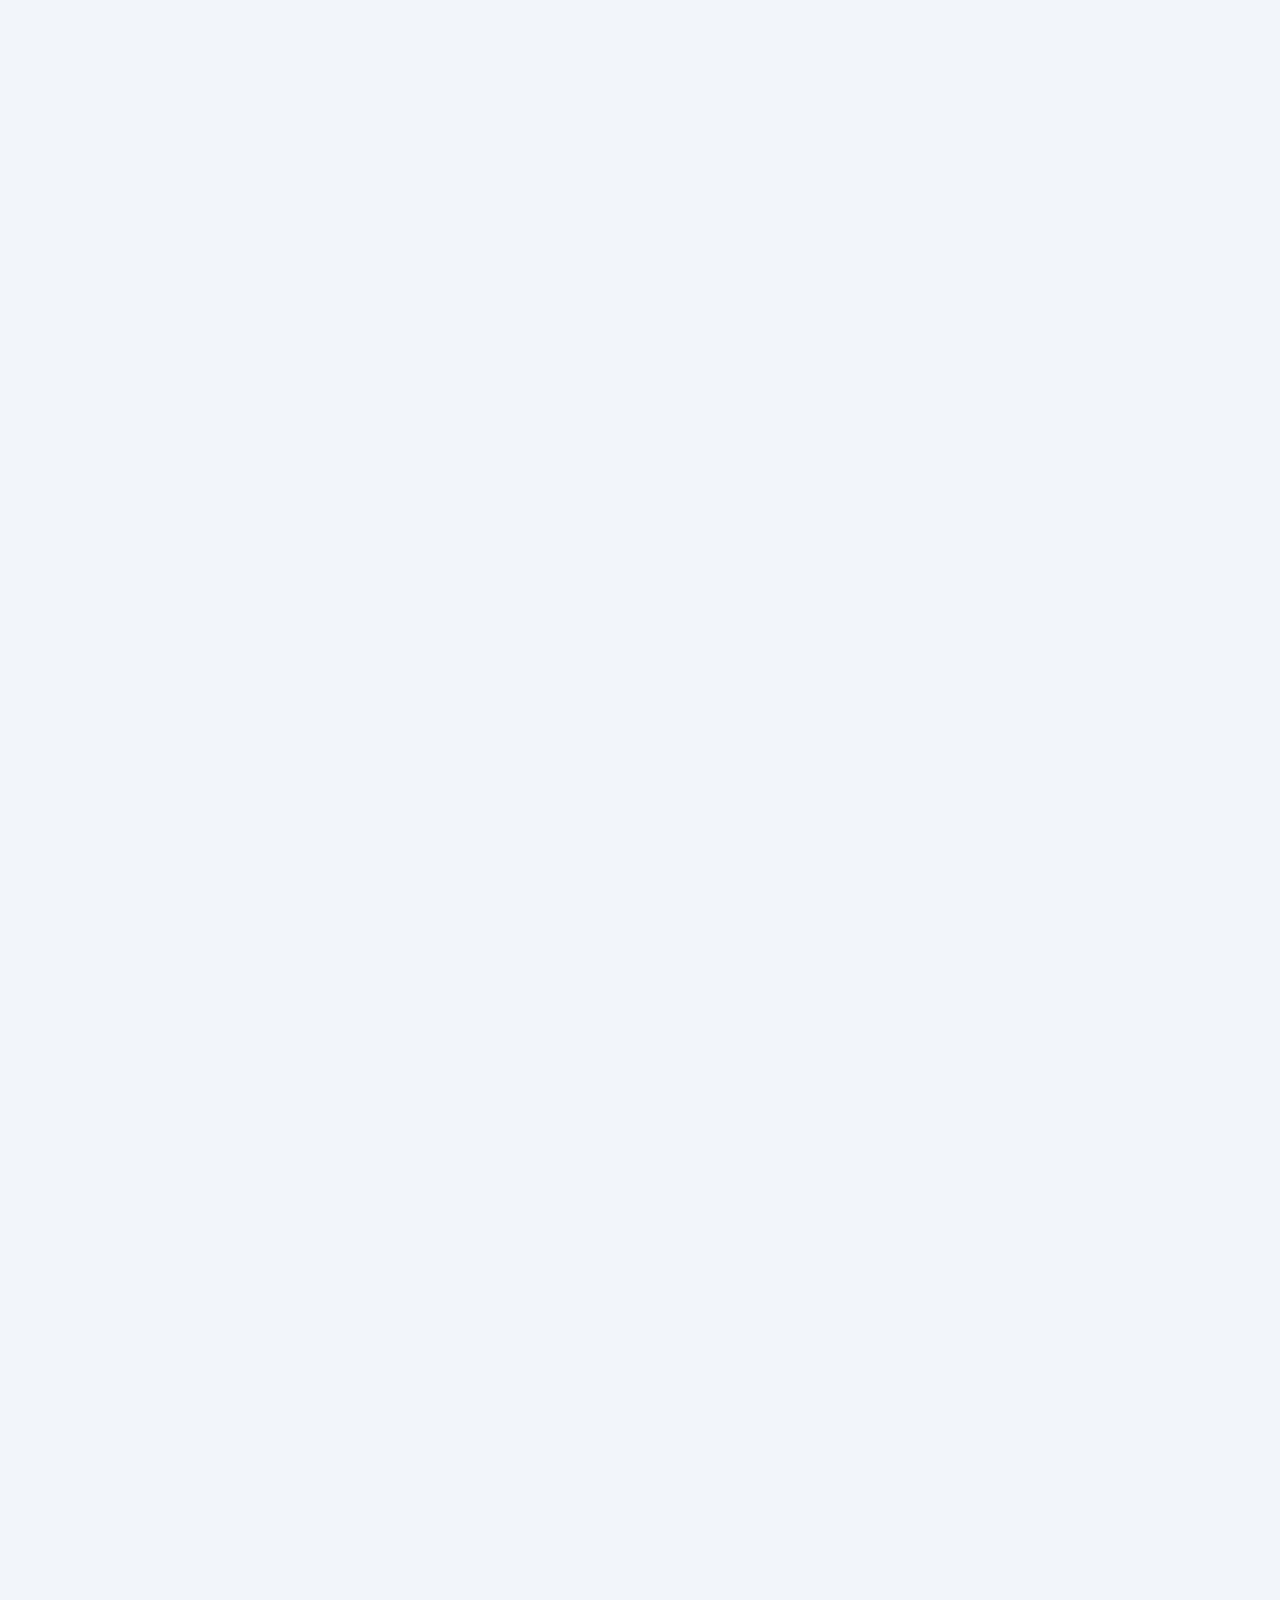
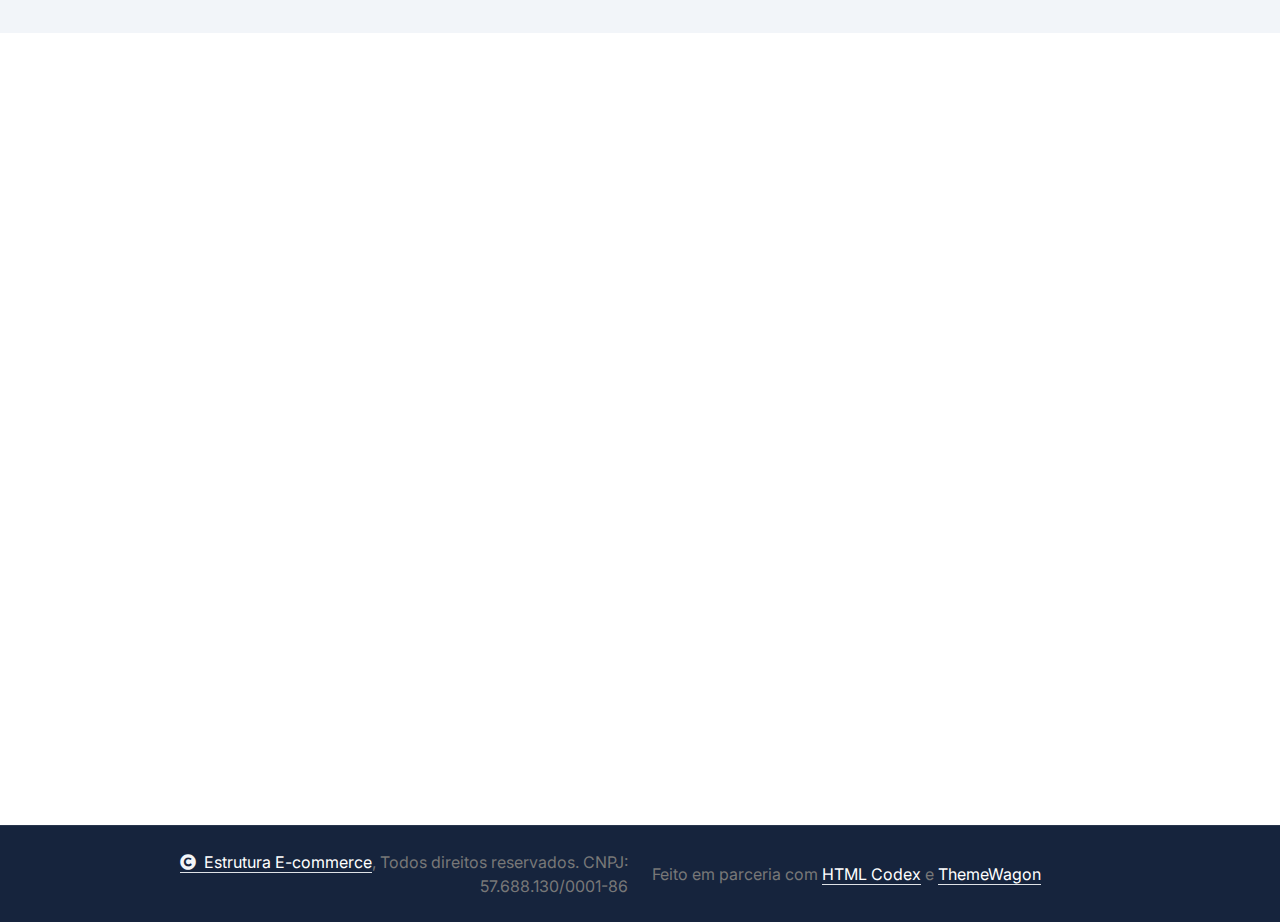
==== commit d4bbcda3: "llo" ====
--- a/about.html
+++ b/about.html
@@ -225,65 +225,64 @@
     <!-- About End -->
 
 
-        <!-- Feature Start -->
-        <div class="container-fluid feature bg-light py-5">
-            <div class="container py-5">
-                <div class="text-center mx-auto pb-5 wow fadeInUp" data-wow-delay="0.2s" style="max-width: 800px;">
-                    <h4 class="text-primary">Sobre Nós</h4>
-                    <h1 class="display-4 mb-4">Especialistas em E-commerce</h1>
-                    <p class="mb-0"> Especialistas em e-commerce prontos para transformar desafios em crescimento. Utilizamos tecnologias para expandir seu sucesso digital.</p>
-                </div>
-                <div class="row g-4">
-                    <div class="col-md-6 col-lg-6 col-xl-3 wow fadeInUp" data-wow-delay="0.2s">
-                        <div class="feature-item p-4 pt-0">
-                            <div class="feature-icon p-4 mb-4">
-                                <i class="far fa-handshake fa-3x"></i>
-                            </div>
-                            <h4 class="mb-4">Empresa Oficial</h4>
-                            <p class="mb-4">Somos uma empresa de confiança e originalidade, com excelentes avaliações de nossos clientes.
-                            </p>
-                            <a class="btn btn-primary rounded-pill py-2 px-4" href="https://wa.me/5547920014973?text=Ol%C3%A1%2C%20gostaria%20de%20ser%20atendido!">Saiba mais</a>
-                        </div>
-                    </div>
-                    <div class="col-md-6 col-lg-6 col-xl-3 wow fadeInUp" data-wow-delay="0.4s">
-                        <div class="feature-item p-4 pt-0">
-                            <div class="feature-icon p-4 mb-4">
-                                <i class="fa fa-dollar-sign fa-3x"></i>
-                            </div>
-                            <h4 class="mb-4">Menor Preço</h4>
-                            <p class="mb-4">Oferecemos o menor preço do mercado e descontos especiais para clientes fiéis, garantindo confiança e originalidade em cada compra.
-                            </p>
-                            <a class="btn btn-primary rounded-pill py-2 px-4" href="https://wa.me/5547920014973?text=Ol%C3%A1%2C%20gostaria%20de%20ser%20atendido!">Saiba mais</a>
-
-                        </div>
-                    </div>
-                    <div class="col-md-6 col-lg-6 col-xl-3 wow fadeInUp" data-wow-delay="0.6s">
-                        <div class="feature-item p-4 pt-0">
-                            <div class="feature-icon p-4 mb-4">
-                                <i class="fa fa-bullseye fa-3x"></i>
-                            </div>
-                            <h4 class="mb-4">Entrega Flexível</h4>
-                            <p class="mb-4">Garantimos um prazo de entrega rápido e mantemos nossos clientes informados sobre o andamento do projeto a cada etapa.                            </p>
-                            <a class="btn btn-primary rounded-pill py-2 px-4" href="https://wa.me/5547920014973?text=Ol%C3%A1%2C%20gostaria%20de%20ser%20atendido!">Saiba mais</a>
-
-                        </div>
-                    </div>
-                    <div class="col-md-6 col-lg-6 col-xl-3 wow fadeInUp" data-wow-delay="0.8s">
-                        <div class="feature-item p-4 pt-0">
-                            <div class="feature-icon p-4 mb-4">
-                                <i class="fa fa-headphones fa-3x"></i>
-                            </div>
-                            <h4 class="mb-4">Suporte Expert</h4>
-                            <p class="mb-4">Oferecemos suporte em horário comercial para ajudar nossos clientes sempre que precisarem.
-                            </p>
-                            <a class="btn btn-primary rounded-pill py-2 px-4" href="https://wa.me/5547920014973?text=Ol%C3%A1%2C%20gostaria%20de%20ser%20atendido!">Saiba mais</a>
-
-                        </div>
-                    </div>
-                </div>
-            </div>
-        </div>
-        <!-- Feature End -->
+ <!-- Feature Start -->
+ <div class="container-fluid feature bg-light py-5">
+    <div class="container py-5">
+        <div class="text-center mx-auto pb-5 wow fadeInUp" data-wow-delay="0.2s" style="max-width: 800px;">
+            <h4 class="text-primary">Sobre Nós</h4>
+            <h1 class="display-4 mb-4">Especialistas em geração de leads e conversão de vendas.</h1>
+            <p class="mb-0">Especialistas em geração de leads e conversão de vendas, prontos para transformar desafios em crescimento. Utilizamos tecnologias avançadas para impulsionar seu empreendimento e expandir seu sucesso digital, independentemente do setor.</p>
+        </div>
+        <div class="row g-4">
+            <div class="col-md-6 col-lg-6 col-xl-3 wow fadeInUp" data-wow-delay="0.2s">
+                <div class="feature-item p-4 pt-0">
+                    <div class="feature-icon p-4 mb-4">
+                        <i class="far fa-handshake fa-3x"></i>
+                    </div>
+                    <h4 class="mb-4">Tráfego Pago para Geração de Leads</h4>
+                    <p class="mb-4">Campanhas pagas para atrair leads qualificados e aumentar conversões.</p>
+                    <a class="btn btn-primary rounded-pill py-2 px-4" href="https://wa.me/5547920014973?text=Ol%C3%A1%2C%20gostaria%20de%20ser%20atendido!">Saiba mais</a>
+                </div>
+            </div>
+            <div class="col-md-6 col-lg-6 col-xl-3 wow fadeInUp" data-wow-delay="0.4s">
+                <div class="feature-item p-4 pt-0">
+                    <div class="feature-icon p-4 mb-4">
+                        <i class="fa fa-dollar-sign fa-3x"></i>
+                    </div>
+                    <h4 class="mb-4">Tráfego Pago para Lojas Virtuais</h4>
+                    <p class="mb-4">Estratégias de tráfego pago para aumentar suas vendas.
+                    </p>
+                    <a class="btn btn-primary rounded-pill py-2 px-4" href="https://wa.me/5547920014973?text=Ol%C3%A1%2C%20gostaria%20de%20ser%20atendido!">Saiba mais</a>
+
+                </div>
+            </div>
+            <div class="col-md-6 col-lg-6 col-xl-3 wow fadeInUp" data-wow-delay="0.6s">
+                <div class="feature-item p-4 pt-0">
+                    <div class="feature-icon p-4 mb-4">
+                        <i class="fa fa-bullseye fa-3x"></i>
+                    </div>
+                    <h4 class="mb-4">Criação de lojas Personalizados</h4>
+                    <p class="mb-4">Desenvolvimento de lojas virtuais focadas em vendas e conversão.</p>
+                    <a class="btn btn-primary rounded-pill py-2 px-4" href="https://wa.me/5547920014973?text=Ol%C3%A1%2C%20gostaria%20de%20ser%20atendido!">Saiba mais</a>
+
+                </div>
+            </div>
+            <div class="col-md-6 col-lg-6 col-xl-3 wow fadeInUp" data-wow-delay="0.8s">
+                <div class="feature-item p-4 pt-0">
+                    <div class="feature-icon p-4 mb-4">
+                        <i class="fa fa-headphones fa-3x"></i>
+                    </div>
+                    <h4 class="mb-4">Suporte Expert</h4>
+                    <p class="mb-4">Oferecemos suporte em horário comercial para ajudar nossos clientes sempre que precisarem.
+                    </p>
+                    <a class="btn btn-primary rounded-pill py-2 px-4" href="https://wa.me/5547920014973?text=Ol%C3%A1%2C%20gostaria%20de%20ser%20atendido!">Saiba mais</a>
+
+                </div>
+            </div>
+        </div>
+    </div>
+</div>
+<!-- Feature End -->
 
         <!-- FAQs Start -->
         <div class="container-fluid faq-section bg-light py-5">
@@ -299,36 +298,36 @@
                                 <div class="accordion-item">
                                     <h2 class="accordion-header" id="headingOne">
                                         <button class="accordion-button border-0" type="button" data-bs-toggle="collapse" data-bs-target="#collapseOne" aria-expanded="true" aria-controls="collapseOne">
-                                            Como a estratégia de social media pode impactar o desempenho do meu e-commerce?
+                                            Como o tráfego pago pode ajudar minha loja virtual a crescer?
                                         </button>
                                     </h2>
                                     <div id="collapseOne" class="accordion-collapse collapse show active" aria-labelledby="headingOne" data-bs-parent="#accordionExample">
                                         <div class="accordion-body rounded">
-                                            Uma estratégia eficaz de social media aumenta a visibilidade da sua marca, engaja o público e direciona tráfego qualificado para seu e-commerce, resultando em mais vendas e fidelização de clientes.
+                                            O tráfego pago é uma estratégia eficaz para atrair visitantes qualificados para sua loja virtual. Através de anúncios no Google Ads, Facebook Ads, Instagram e outras plataformas, podemos segmentar o público certo, gerando mais tráfego e, consequentemente, mais vendas. Nossa agência cria campanhas personalizadas que ajudam a aumentar a visibilidade da sua loja, gerar leads qualificados e melhorar o retorno sobre o investimento (ROI).
                                         </div>
                                     </div>
                                 </div>
                                 <div class="accordion-item">
                                     <h2 class="accordion-header" id="headingTwo">
                                         <button class="accordion-button collapsed" type="button" data-bs-toggle="collapse" data-bs-target="#collapseTwo" aria-expanded="false" aria-controls="collapseTwo">
-                                            Como garantimos que o design e a funcionalidade do seu site atendam às suas necessidades?
+                                            Quais os benefícios de desenvolver uma loja virtual com a Agência Estrutura Ecommerce?
                                         </button>
                                     </h2>
                                     <div id="collapseTwo" class="accordion-collapse collapse" aria-labelledby="headingTwo" data-bs-parent="#accordionExample">
                                         <div class="accordion-body">
-                                            Garantimos isso através de uma análise detalhada das suas necessidades, planejamento estratégico, desenvolvimento colaborativo e testes rigorosos, além de suporte contínuo para ajustes e atualizações conforme necessário.
+                                            Ao escolher nossa agência, você recebe um desenvolvimento completo e personalizado da sua loja virtual, com foco em usabilidade, performance e segurança. Trabalhamos com as melhores plataformas de e-commerce, criando lojas responsivas e intuitivas, que proporcionam uma experiência de compra excelente para seus clientes. Além disso, garantimos que sua loja seja otimizada para SEO, o que facilita o seu posicionamento nos motores de busca e atrai mais visitantes orgânicos.
                                         </div>
                                     </div>
                                 </div>
                                 <div class="accordion-item">
                                     <h2 class="accordion-header" id="headingThree">
                                         <button class="accordion-button collapsed" type="button" data-bs-toggle="collapse" data-bs-target="#collapseThree" aria-expanded="false" aria-controls="collapseThree">
-                                            Quais são os benefícios de ter um site otimizado para SEO?
+                                            Como a Estrutura Ecommerce pode ajudar na captação de leads qualificados?
                                         </button>
                                     </h2>
                                     <div id="collapseThree" class="accordion-collapse collapse" aria-labelledby="headingThree" data-bs-parent="#accordionExample">
                                         <div class="accordion-body">
-                                            Um site otimizado para SEO melhora sua visibilidade nos motores de busca, aumenta o tráfego orgânico, reduz a necessidade de anúncios pagos e melhora a experiência do usuário, levando a mais conversões e maior rentabilidade.
+                                            A captação de leads qualificados é essencial para aumentar suas vendas de forma eficaz. Nós utilizamos estratégias avançadas de inbound marketing, como criação de landing pages otimizadas, iscas digitais, e automação de marketing para captar informações de contato de visitantes interessados. Além disso, com tráfego pago, garantimos que esses leads sejam segmentados de maneira precisa, maximizando suas chances de conversão.
                                         </div>
                                     </div>
                                 </div>
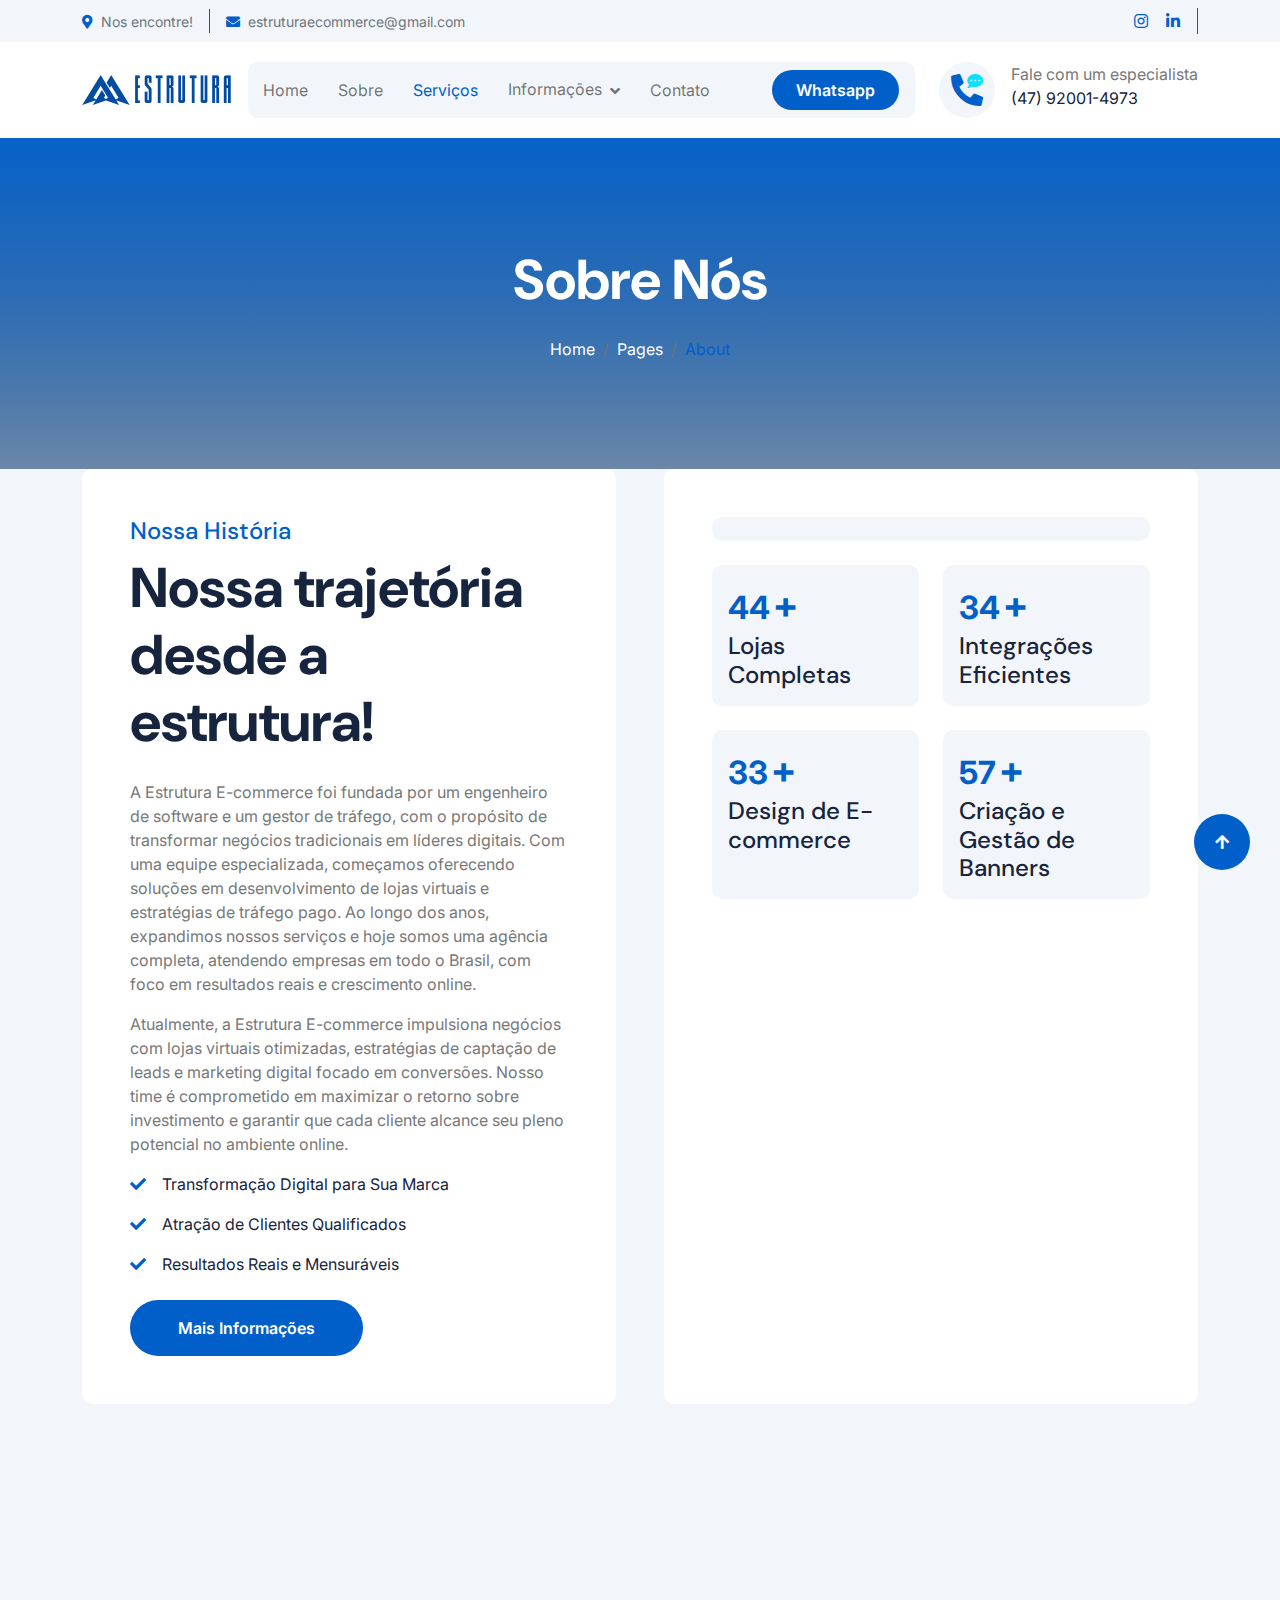
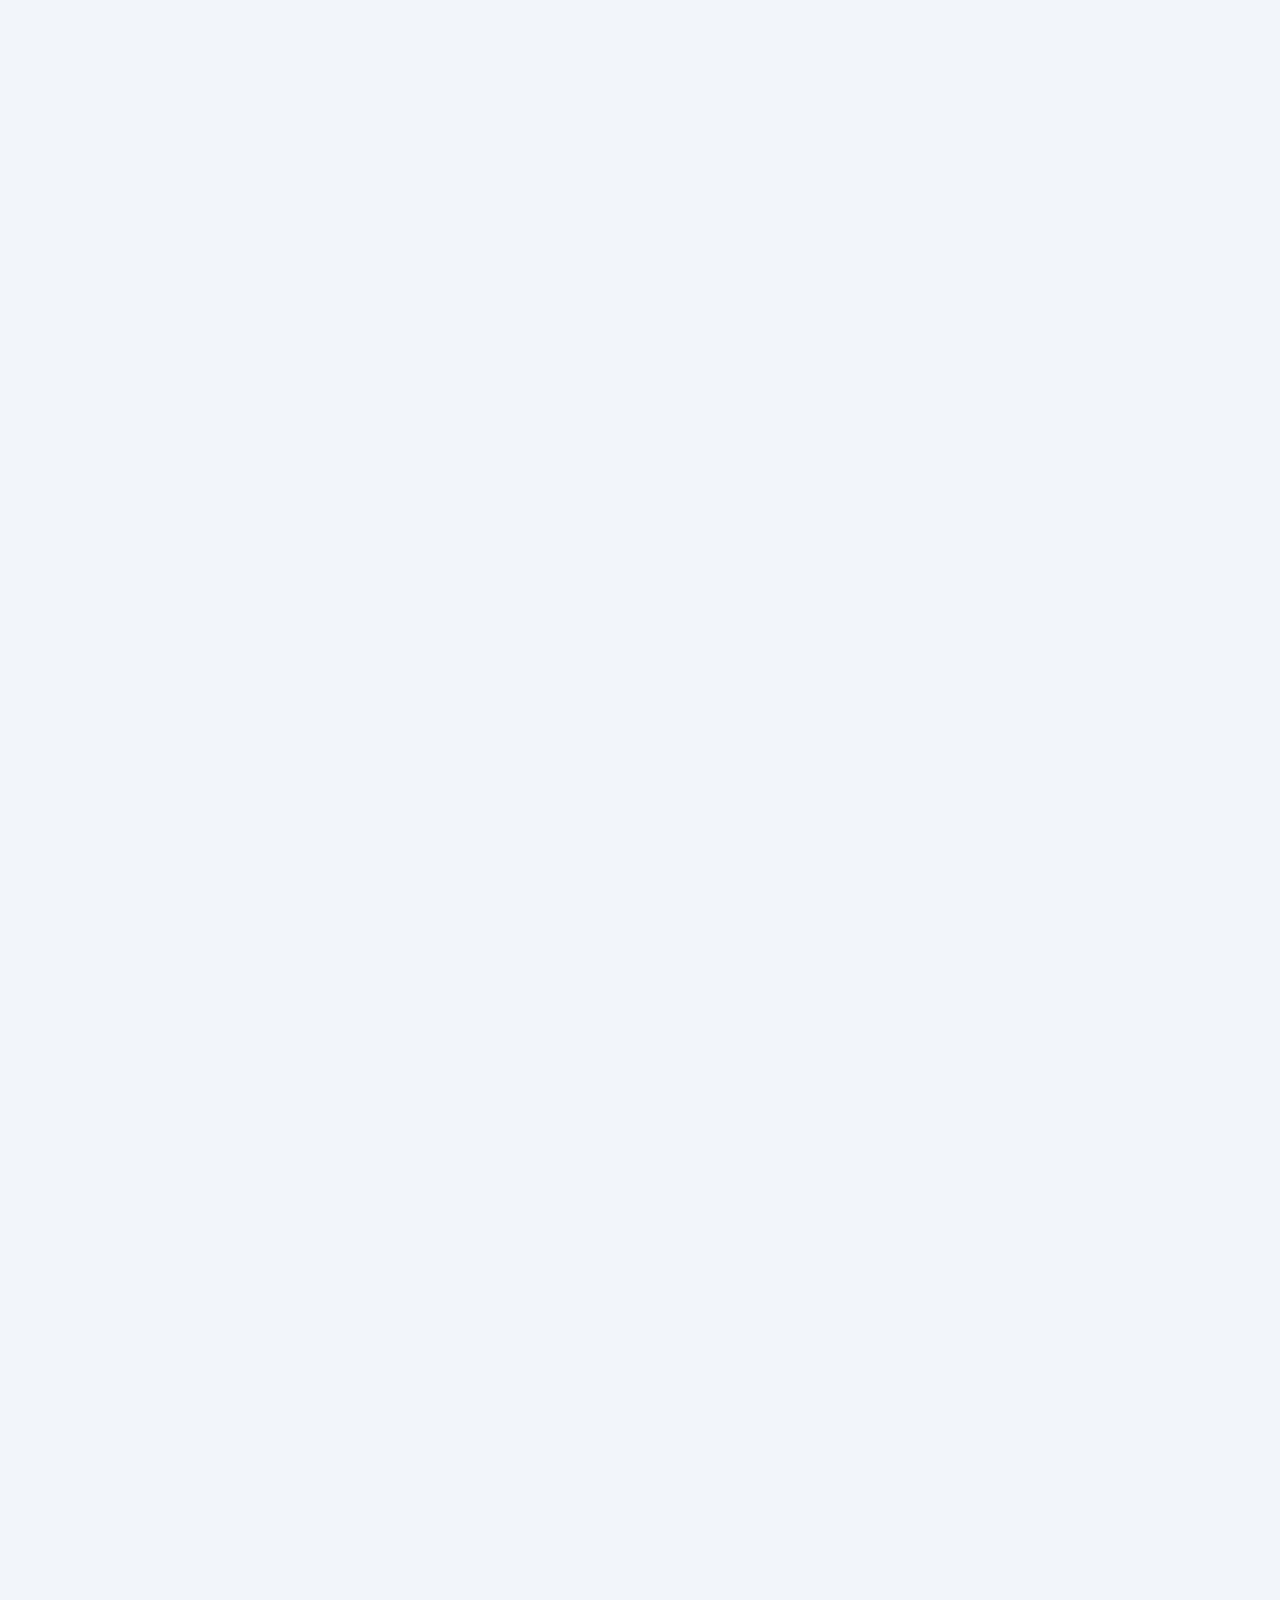
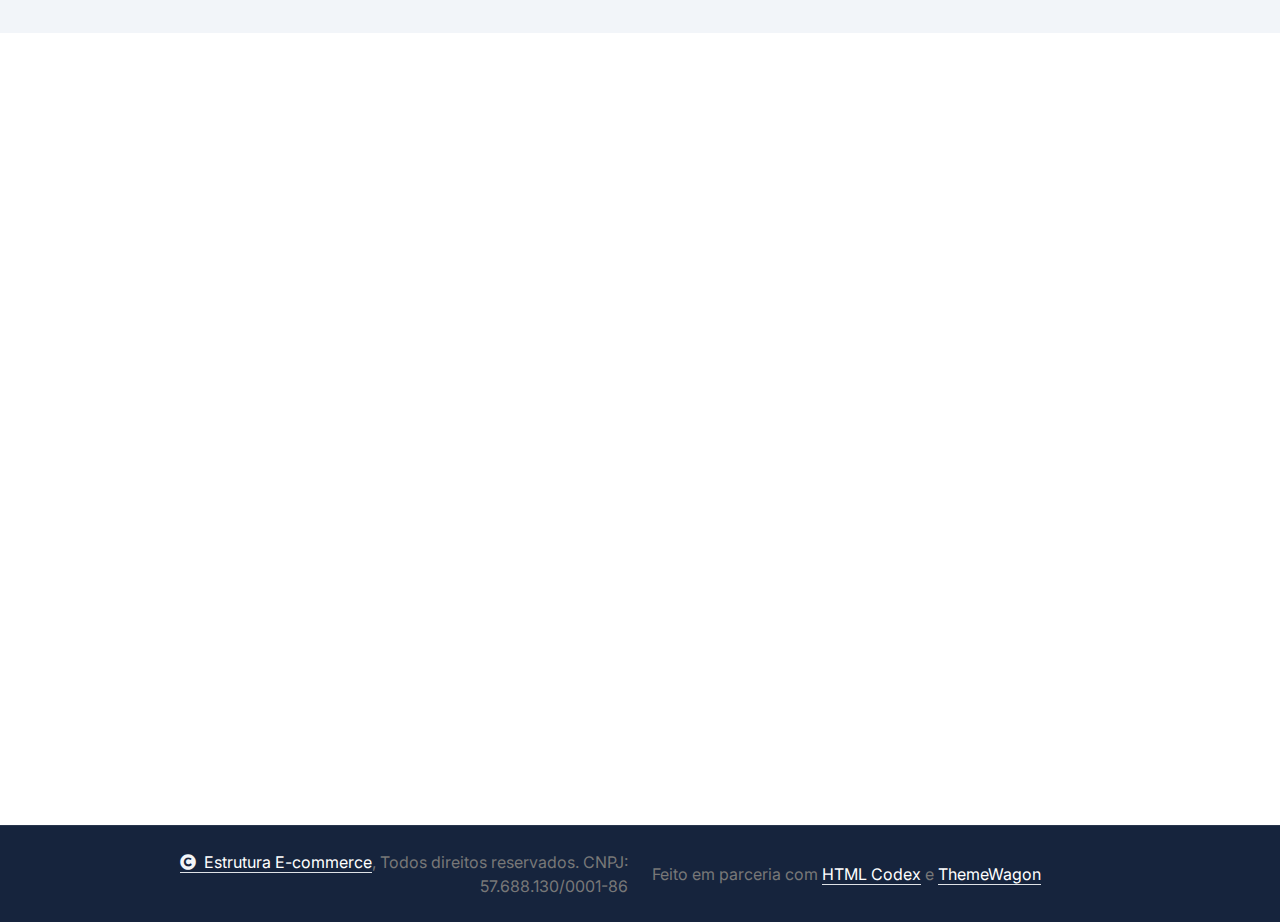
==== commit 4908c3c9: "number" ====
--- a/about.html
+++ b/about.html
@@ -101,12 +101,12 @@
                             <a href="contact.html" class="nav-item nav-link">Contato</a>
                             <div class="nav-btn px-3">
                                 
-                                <a href="https://wa.me/5547920014973?text=Ol%C3%A1%2C%20gostaria%20de%20ser%20atendido!" class="btn btn-primary rounded-pill py-2 px-4 ms-3 flex-shrink-0"> Whatsapp</a>
+                                <a href="https://wa.me/554796648695?text=Ol%C3%A1%2C%20preciso%20ser%20atendido(a)" class="btn btn-primary rounded-pill py-2 px-4 ms-3 flex-shrink-0"> Whatsapp</a>
                             </div>
                         </div>
                     </div>
                     <div class="d-none d-xl-flex flex-shrink-0 ps-4">
-                        <a href="https://wa.me/5547920014973?text=Ol%C3%A1%2C%20gostaria%20de%20ser%20atendido!" class="btn btn-light btn-lg-square rounded-circle position-relative wow tada" data-wow-delay=".9s">
+                        <a href="https://wa.me/554796648695?text=Ol%C3%A1%2C%20preciso%20ser%20atendido(a)" class="btn btn-light btn-lg-square rounded-circle position-relative wow tada" data-wow-delay=".9s">
                             <i class="fa fa-phone-alt fa-2x"></i>
                             <div class="position-absolute" style="top: 7px; right: 12px;">
                                 <span><i class="fa fa-comment-dots text-secondary"></i></span>
@@ -114,7 +114,7 @@
                         </a>
                         <div class="d-flex flex-column ms-3">
                             <span>Fale com um especialista</span>
-                            <a href="https://wa.me/5547920014973?text=Ol%C3%A1%2C%20gostaria%20de%20ser%20atendido!"><span class="text-dark">(47) 92001-4973</span></a>
+                            <a href="https://wa.me/554796648695?text=Ol%C3%A1%2C%20preciso%20ser%20atendido(a)"><span class="text-dark">(47) 92001-4973</span></a>
                         </div>
                     </div>
                 </nav>
@@ -169,7 +169,7 @@
                         <p class="text-dark"><i class="fa fa-check text-primary me-3"></i>Transformação Digital para Sua Marca</p>
                         <p class="text-dark"><i class="fa fa-check text-primary me-3"></i>Atração de Clientes Qualificados</p>
                         <p class="text-dark mb-4"><i class="fa fa-check text-primary me-3"></i>Resultados Reais e Mensuráveis</p>
-                        <a class="btn btn-primary rounded-pill py-3 px-5" href="https://wa.me/5547920014973?text=Ol%C3%A1%2C%20gostaria%20de%20ser%20atendido!">Mais Informações</a>
+                        <a class="btn btn-primary rounded-pill py-3 px-5" href="https://wa.me/554796648695?text=Ol%C3%A1%2C%20preciso%20ser%20atendido(a)">Mais Informações</a>
                     </div>
                 </div>
                 <div class="col-xl-6 wow fadeInRight" data-wow-delay="0.2s">
@@ -241,7 +241,7 @@
                     </div>
                     <h4 class="mb-4">Tráfego Pago para Geração de Leads</h4>
                     <p class="mb-4">Campanhas pagas para atrair leads qualificados e aumentar conversões.</p>
-                    <a class="btn btn-primary rounded-pill py-2 px-4" href="https://wa.me/5547920014973?text=Ol%C3%A1%2C%20gostaria%20de%20ser%20atendido!">Saiba mais</a>
+                    <a class="btn btn-primary rounded-pill py-2 px-4" href="https://wa.me/554796648695?text=Ol%C3%A1%2C%20preciso%20ser%20atendido(a)">Saiba mais</a>
                 </div>
             </div>
             <div class="col-md-6 col-lg-6 col-xl-3 wow fadeInUp" data-wow-delay="0.4s">
@@ -252,7 +252,7 @@
                     <h4 class="mb-4">Tráfego Pago para Lojas Virtuais</h4>
                     <p class="mb-4">Estratégias de tráfego pago para aumentar suas vendas.
                     </p>
-                    <a class="btn btn-primary rounded-pill py-2 px-4" href="https://wa.me/5547920014973?text=Ol%C3%A1%2C%20gostaria%20de%20ser%20atendido!">Saiba mais</a>
+                    <a class="btn btn-primary rounded-pill py-2 px-4" href="https://wa.me/554796648695?text=Ol%C3%A1%2C%20preciso%20ser%20atendido(a)">Saiba mais</a>
 
                 </div>
             </div>
@@ -263,7 +263,7 @@
                     </div>
                     <h4 class="mb-4">Criação de lojas Personalizados</h4>
                     <p class="mb-4">Desenvolvimento de lojas virtuais focadas em vendas e conversão.</p>
-                    <a class="btn btn-primary rounded-pill py-2 px-4" href="https://wa.me/5547920014973?text=Ol%C3%A1%2C%20gostaria%20de%20ser%20atendido!">Saiba mais</a>
+                    <a class="btn btn-primary rounded-pill py-2 px-4" href="https://wa.me/554796648695?text=Ol%C3%A1%2C%20preciso%20ser%20atendido(a)">Saiba mais</a>
 
                 </div>
             </div>
@@ -275,7 +275,7 @@
                     <h4 class="mb-4">Suporte Expert</h4>
                     <p class="mb-4">Oferecemos suporte em horário comercial para ajudar nossos clientes sempre que precisarem.
                     </p>
-                    <a class="btn btn-primary rounded-pill py-2 px-4" href="https://wa.me/5547920014973?text=Ol%C3%A1%2C%20gostaria%20de%20ser%20atendido!">Saiba mais</a>
+                    <a class="btn btn-primary rounded-pill py-2 px-4" href="https://wa.me/554796648695?text=Ol%C3%A1%2C%20preciso%20ser%20atendido(a)">Saiba mais</a>
 
                 </div>
             </div>
@@ -366,12 +366,12 @@
                                 <div class="col-md-6 col-lg-6 col-xl-3">
                                     <div class="footer-item">
                                         <h4 class="text-white mb-4">Serviços</h4>
-                                        <a href="https://wa.me/5547920014973?text=Ol%C3%A1%2C%20gostaria%20de%20ser%20atendido!"><i class="fas fa-angle-right me-2"></i> Criação de Lojas Virtuais</a>
-                                        <a href="https://wa.me/5547920014973?text=Ol%C3%A1%2C%20gostaria%20de%20ser%20atendido!"><i class="fas fa-angle-right me-2"></i> Criação de Sites e Páginas</a>
-                                        <a href="https://wa.me/5547920014973?text=Ol%C3%A1%2C%20gostaria%20de%20ser%20atendido!"><i class="fas fa-angle-right me-2"></i> Presença Digital</a>
-                                        <a href="https://wa.me/5547920014973?text=Ol%C3%A1%2C%20gostaria%20de%20ser%20atendido!"><i class="fas fa-angle-right me-2"></i> Integrações</a>
-                                        <a href="https://wa.me/5547920014973?text=Ol%C3%A1%2C%20gostaria%20de%20ser%20atendido!"><i class="fas fa-angle-right me-2"></i> Social Media</a>
-                                        <a href="https://wa.me/5547920014973?text=Ol%C3%A1%2C%20gostaria%20de%20ser%20atendido!"><i class="fas fa-angle-right me-2"></i> Outras Soluções</a>
+                                        <a href="https://wa.me/554796648695?text=Ol%C3%A1%2C%20preciso%20ser%20atendido(a)"><i class="fas fa-angle-right me-2"></i> Criação de Lojas Virtuais</a>
+                                        <a href="https://wa.me/554796648695?text=Ol%C3%A1%2C%20preciso%20ser%20atendido(a)"><i class="fas fa-angle-right me-2"></i> Criação de Sites e Páginas</a>
+                                        <a href="https://wa.me/554796648695?text=Ol%C3%A1%2C%20preciso%20ser%20atendido(a)"><i class="fas fa-angle-right me-2"></i> Presença Digital</a>
+                                        <a href="https://wa.me/554796648695?text=Ol%C3%A1%2C%20preciso%20ser%20atendido(a)"><i class="fas fa-angle-right me-2"></i> Integrações</a>
+                                        <a href="https://wa.me/554796648695?text=Ol%C3%A1%2C%20preciso%20ser%20atendido(a)"><i class="fas fa-angle-right me-2"></i> Social Media</a>
+                                        <a href="https://wa.me/554796648695?text=Ol%C3%A1%2C%20preciso%20ser%20atendido(a)"><i class="fas fa-angle-right me-2"></i> Outras Soluções</a>
                                     </div>
                                 </div>
                                 <div class="col-md-6 col-lg-6 col-xl-4">
@@ -466,7 +466,7 @@
 
                             <div class="d-flex flex-shrink-0">
                                 <div class="footer-btn">
-                                    <a href="https://wa.me/5547920014973?text=Ol%C3%A1%2C%20gostaria%20de%20ser%20atendido!" class="btn btn-lg-square rounded-circle position-relative wow tada" data-wow-delay=".9s">
+                                    <a href="https://wa.me/554796648695?text=Ol%C3%A1%2C%20preciso%20ser%20atendido(a)" class="btn btn-lg-square rounded-circle position-relative wow tada" data-wow-delay=".9s">
                                         <i class="fa fa-phone-alt fa-2x"></i>
                                         <div class="position-absolute" style="top: 2px; right: 12px;">
                                             <span><i class="fa fa-comment-dots text-secondary"></i></span>
@@ -475,7 +475,7 @@
                                 </div>
                                 <div class="d-flex flex-column ms-3 flex-shrink-0">
                                     <span>Fale com um especialista</span>
-                                    <a href="https://wa.me/5547920014973?text=Ol%C3%A1%2C%20gostaria%20de%20ser%20atendido!"><span class="text-white">Whatsapp:  (47) 92001-4973</span></a>
+                                    <a href="https://wa.me/554796648695?text=Ol%C3%A1%2C%20preciso%20ser%20atendido(a)"><span class="text-white">Whatsapp:  (47) 92001-4973</span></a>
                                 </div>
                             </div>
                         </div>
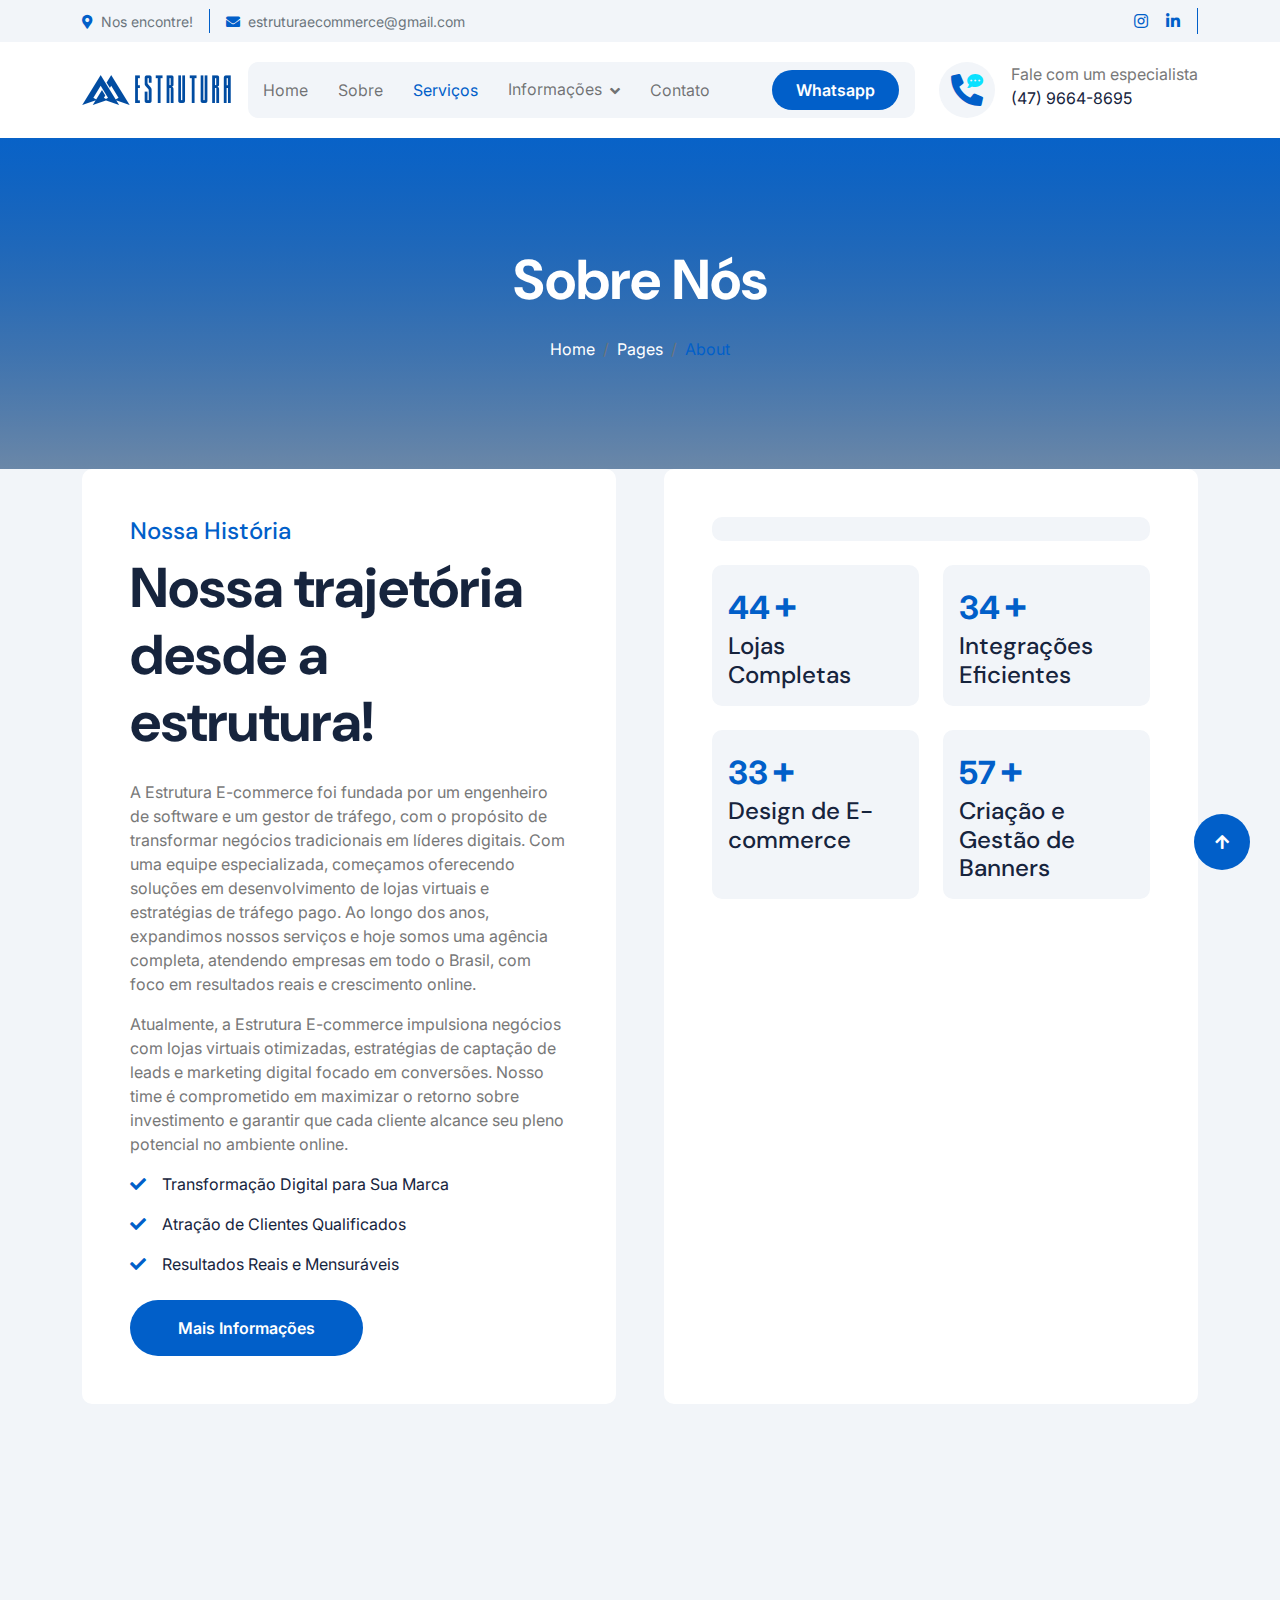
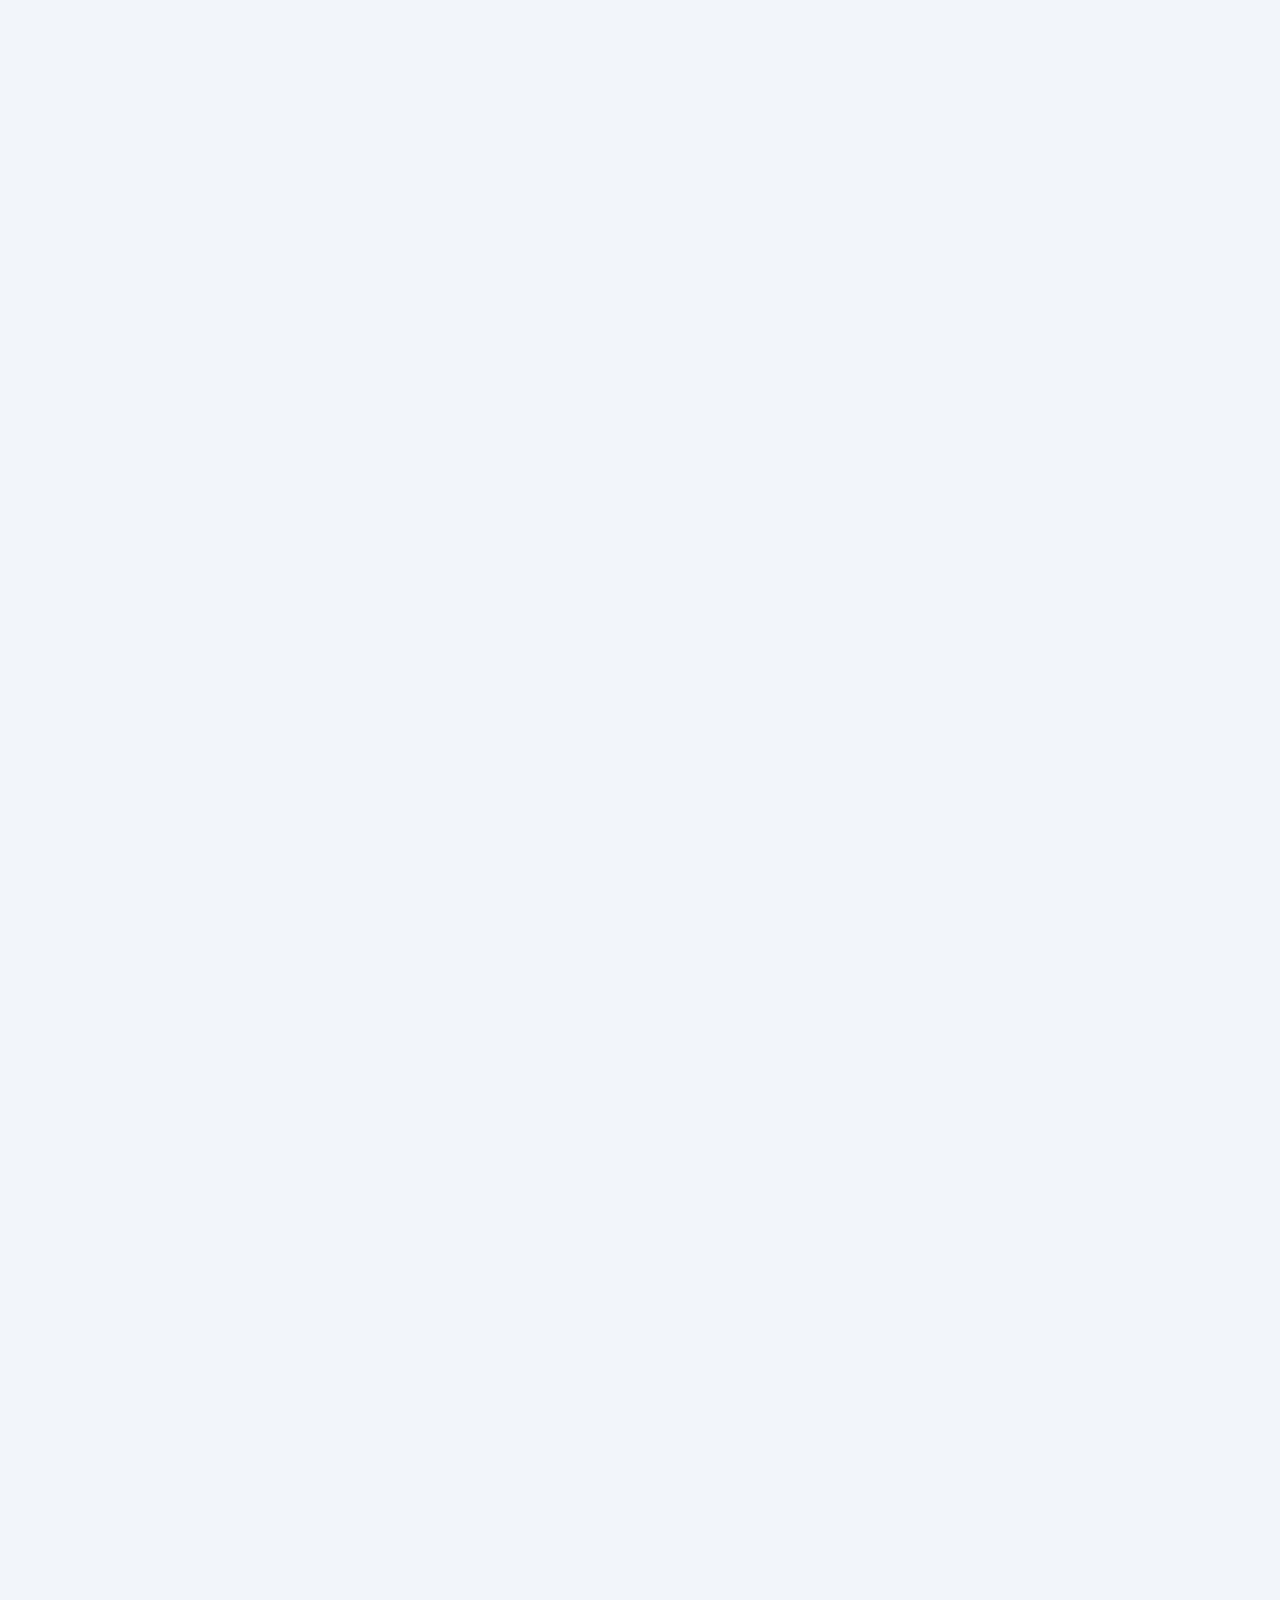
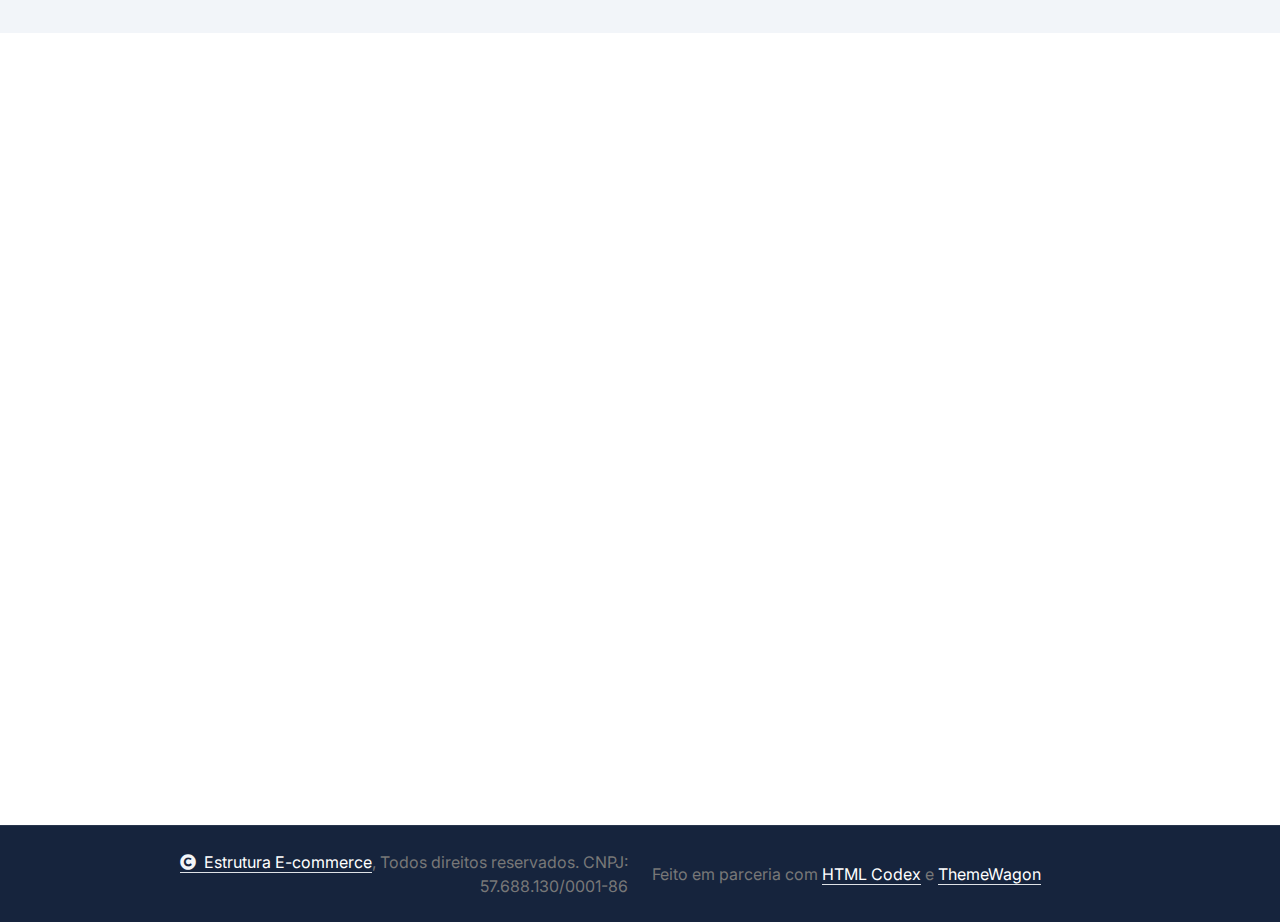
==== commit d7071b82: "whatsapp" ====
--- a/about.html
+++ b/about.html
@@ -114,7 +114,7 @@
                         </a>
                         <div class="d-flex flex-column ms-3">
                             <span>Fale com um especialista</span>
-                            <a href="https://wa.me/554796648695?text=Ol%C3%A1%2C%20preciso%20ser%20atendido(a)"><span class="text-dark">(47) 92001-4973</span></a>
+                            <a href="https://wa.me/554796648695?text=Ol%C3%A1%2C%20preciso%20ser%20atendido(a)"><span class="text-dark">(47) 9664-8695</span></a>
                         </div>
                     </div>
                 </nav>
@@ -453,7 +453,7 @@
                                                 </div>
                                                 <div>
                                                     <h4 class="text-white">Telefone</h4>
-                                                    <p class="mb-0">(47) 92001-4973</p>
+                                                    <p class="mb-0">(47) 9664-8695</p>
                                                 </div>
                                             </div>
                                         </div>
@@ -475,7 +475,7 @@
                                 </div>
                                 <div class="d-flex flex-column ms-3 flex-shrink-0">
                                     <span>Fale com um especialista</span>
-                                    <a href="https://wa.me/554796648695?text=Ol%C3%A1%2C%20preciso%20ser%20atendido(a)"><span class="text-white">Whatsapp:  (47) 92001-4973</span></a>
+                                    <a href="https://wa.me/554796648695?text=Ol%C3%A1%2C%20preciso%20ser%20atendido(a)"><span class="text-white">Whatsapp:  (47) 9664-8695</span></a>
                                 </div>
                             </div>
                         </div>
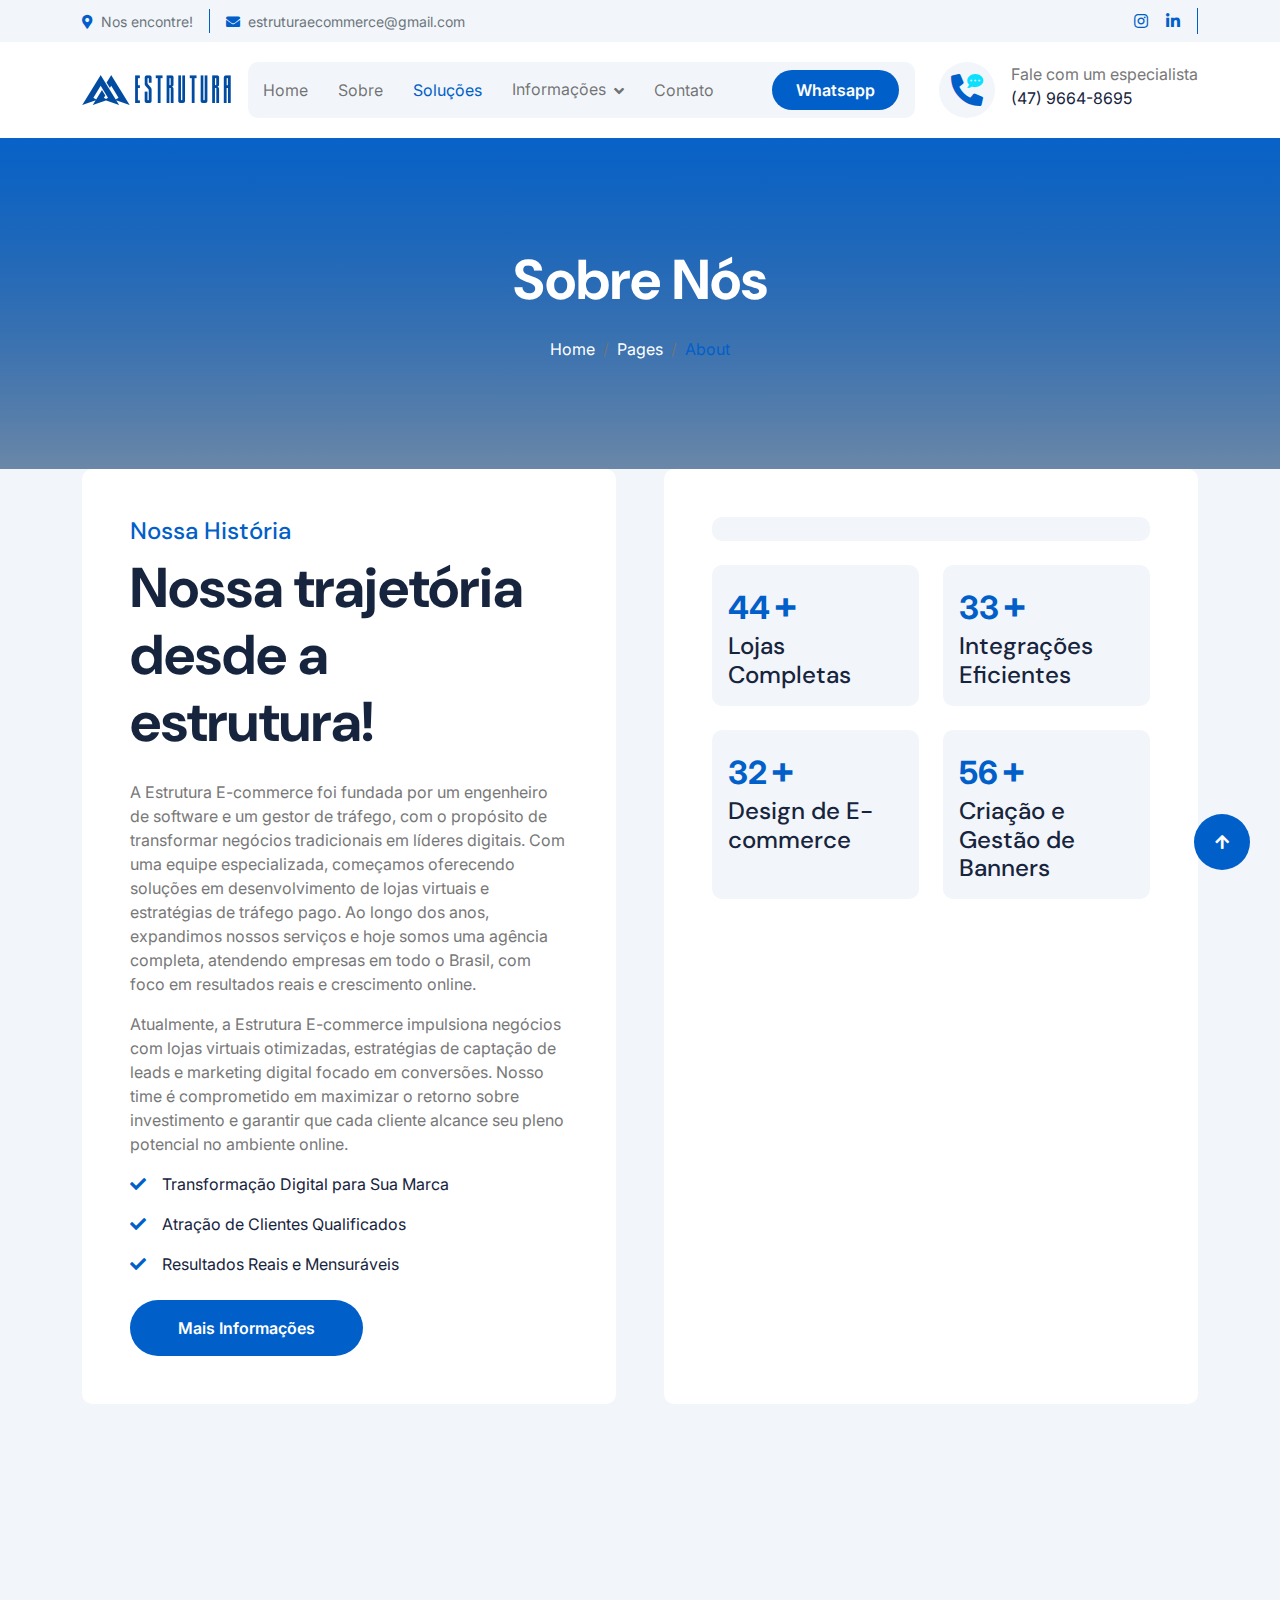
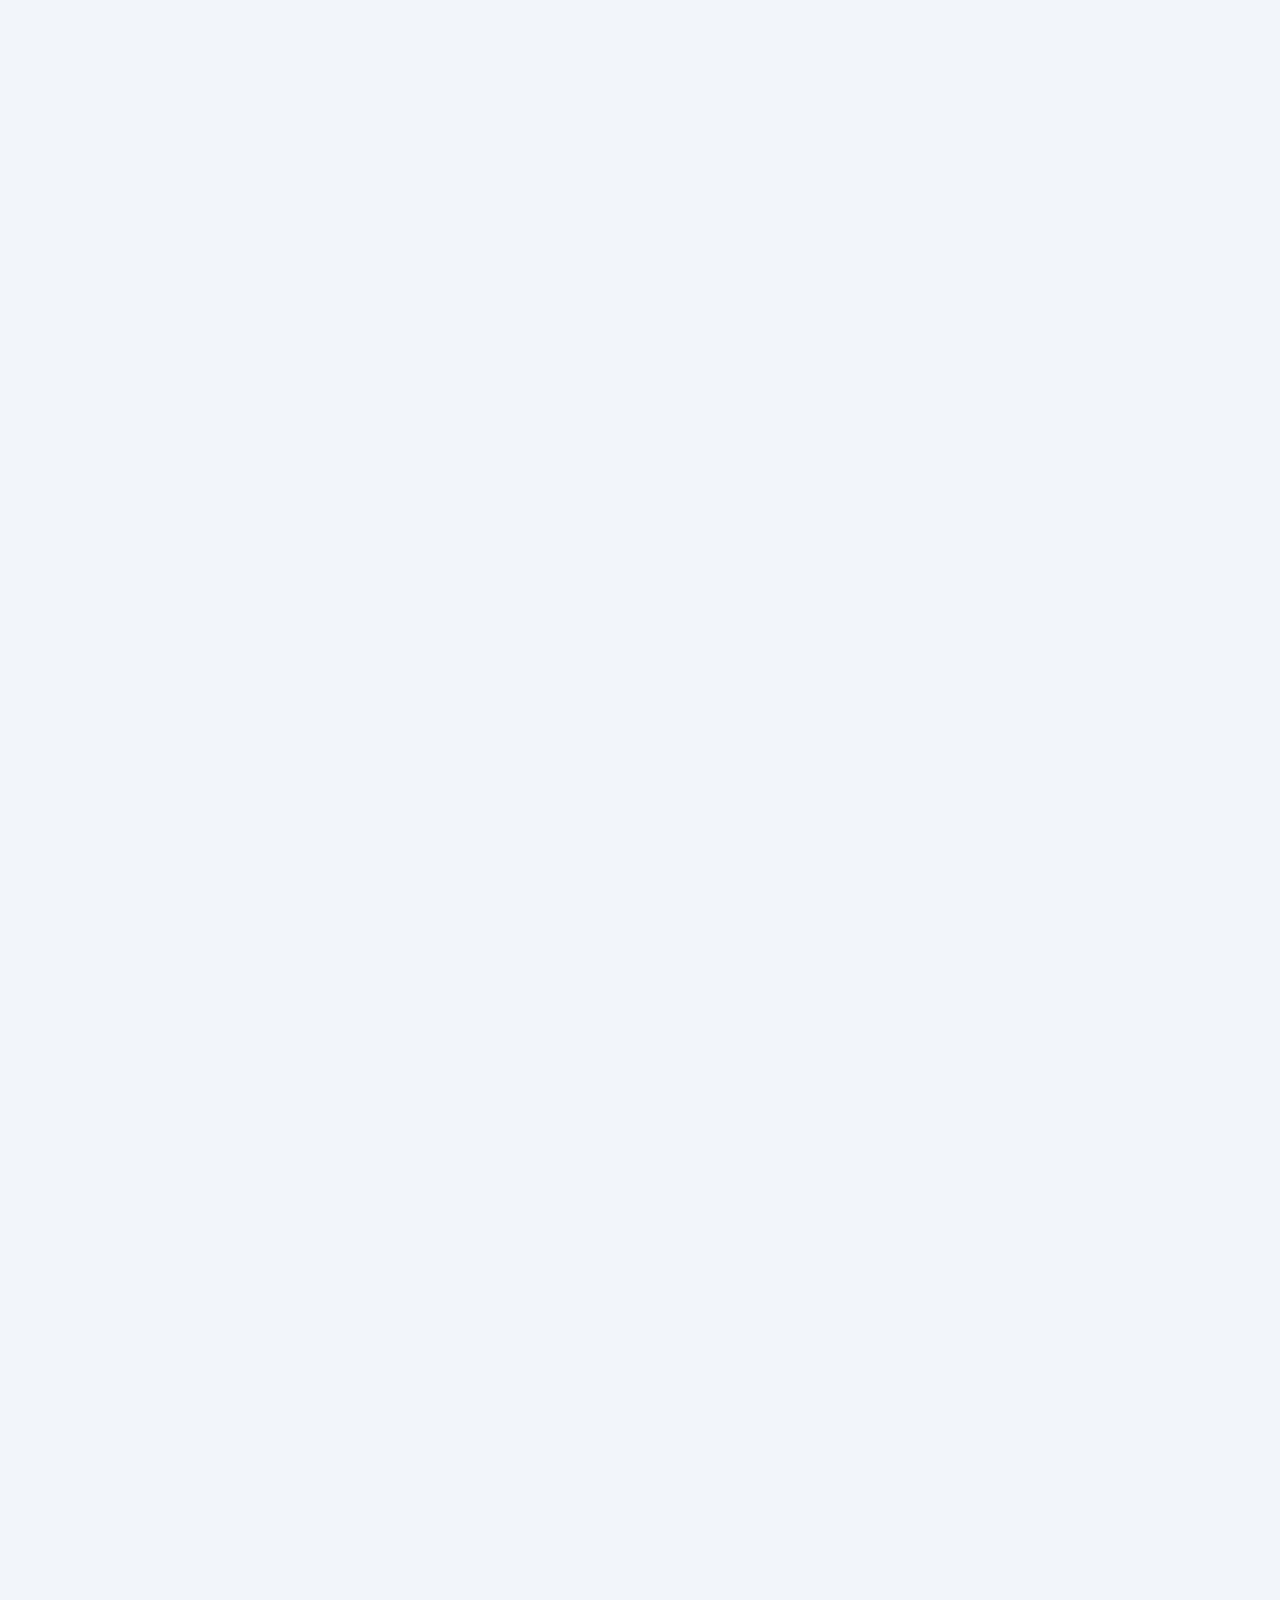
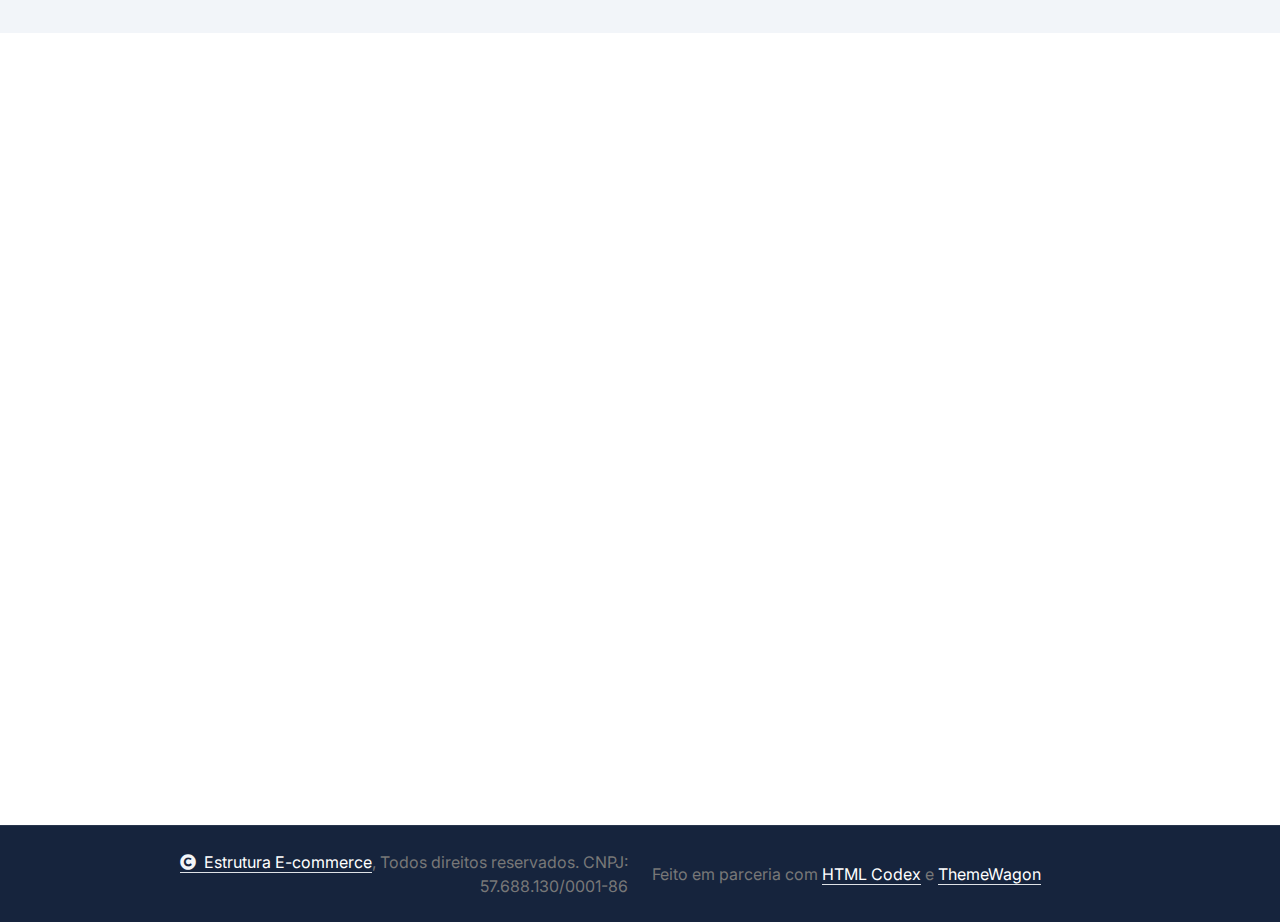
==== commit 93eab8ac: "prede" ====
--- a/about.html
+++ b/about.html
@@ -86,7 +86,7 @@
                         <div class="navbar-nav mx-0 mx-lg-auto">
                             <a href="index.html" class="nav-item nav-link">Home</a>
                             <a href="about.html" class="nav-item nav-link">Sobre</a>
-                            <a href="service.html" class="nav-item nav-link active">Serviços</a>
+                            <a href="service.html" class="nav-item nav-link active">Soluções</a>
                             <div class="nav-item dropdown">
                                 <a href="#" class="nav-link" data-bs-toggle="dropdown">
                                     <span class="dropdown-toggle">Informações</span>
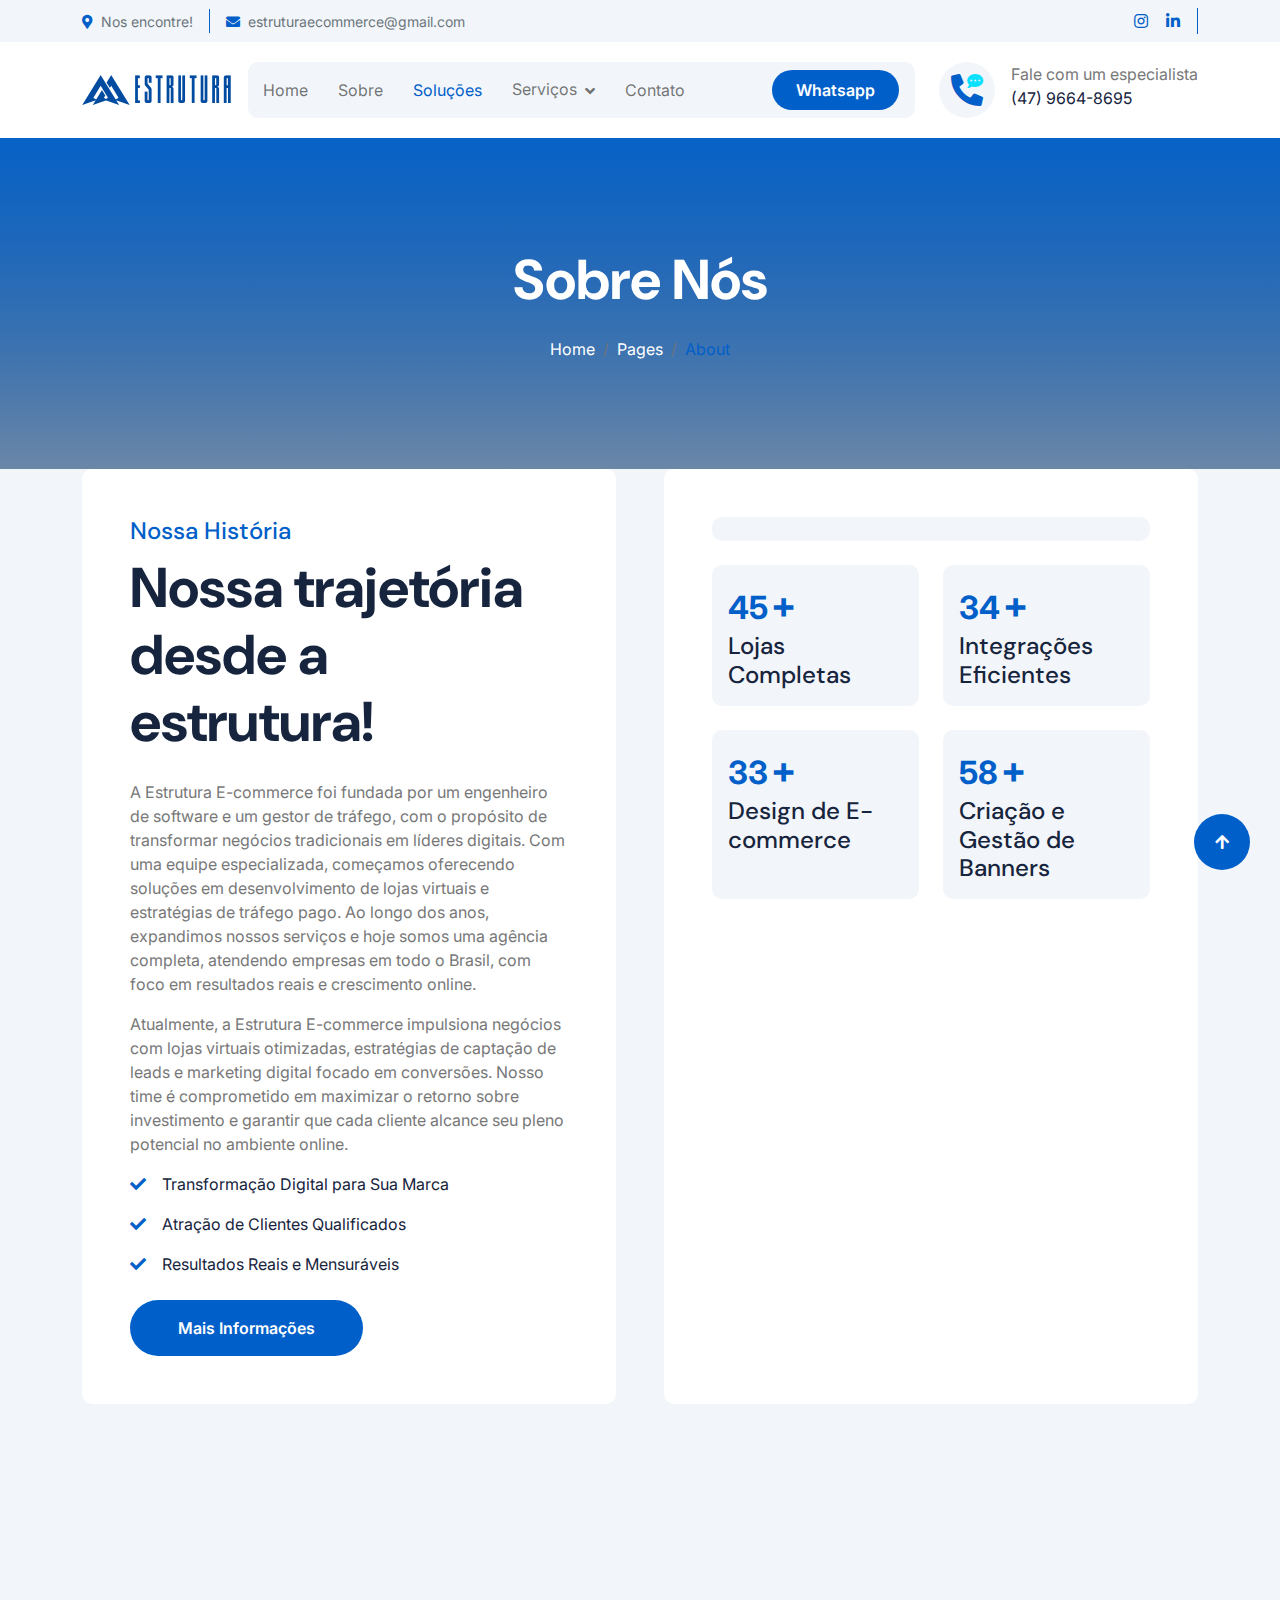
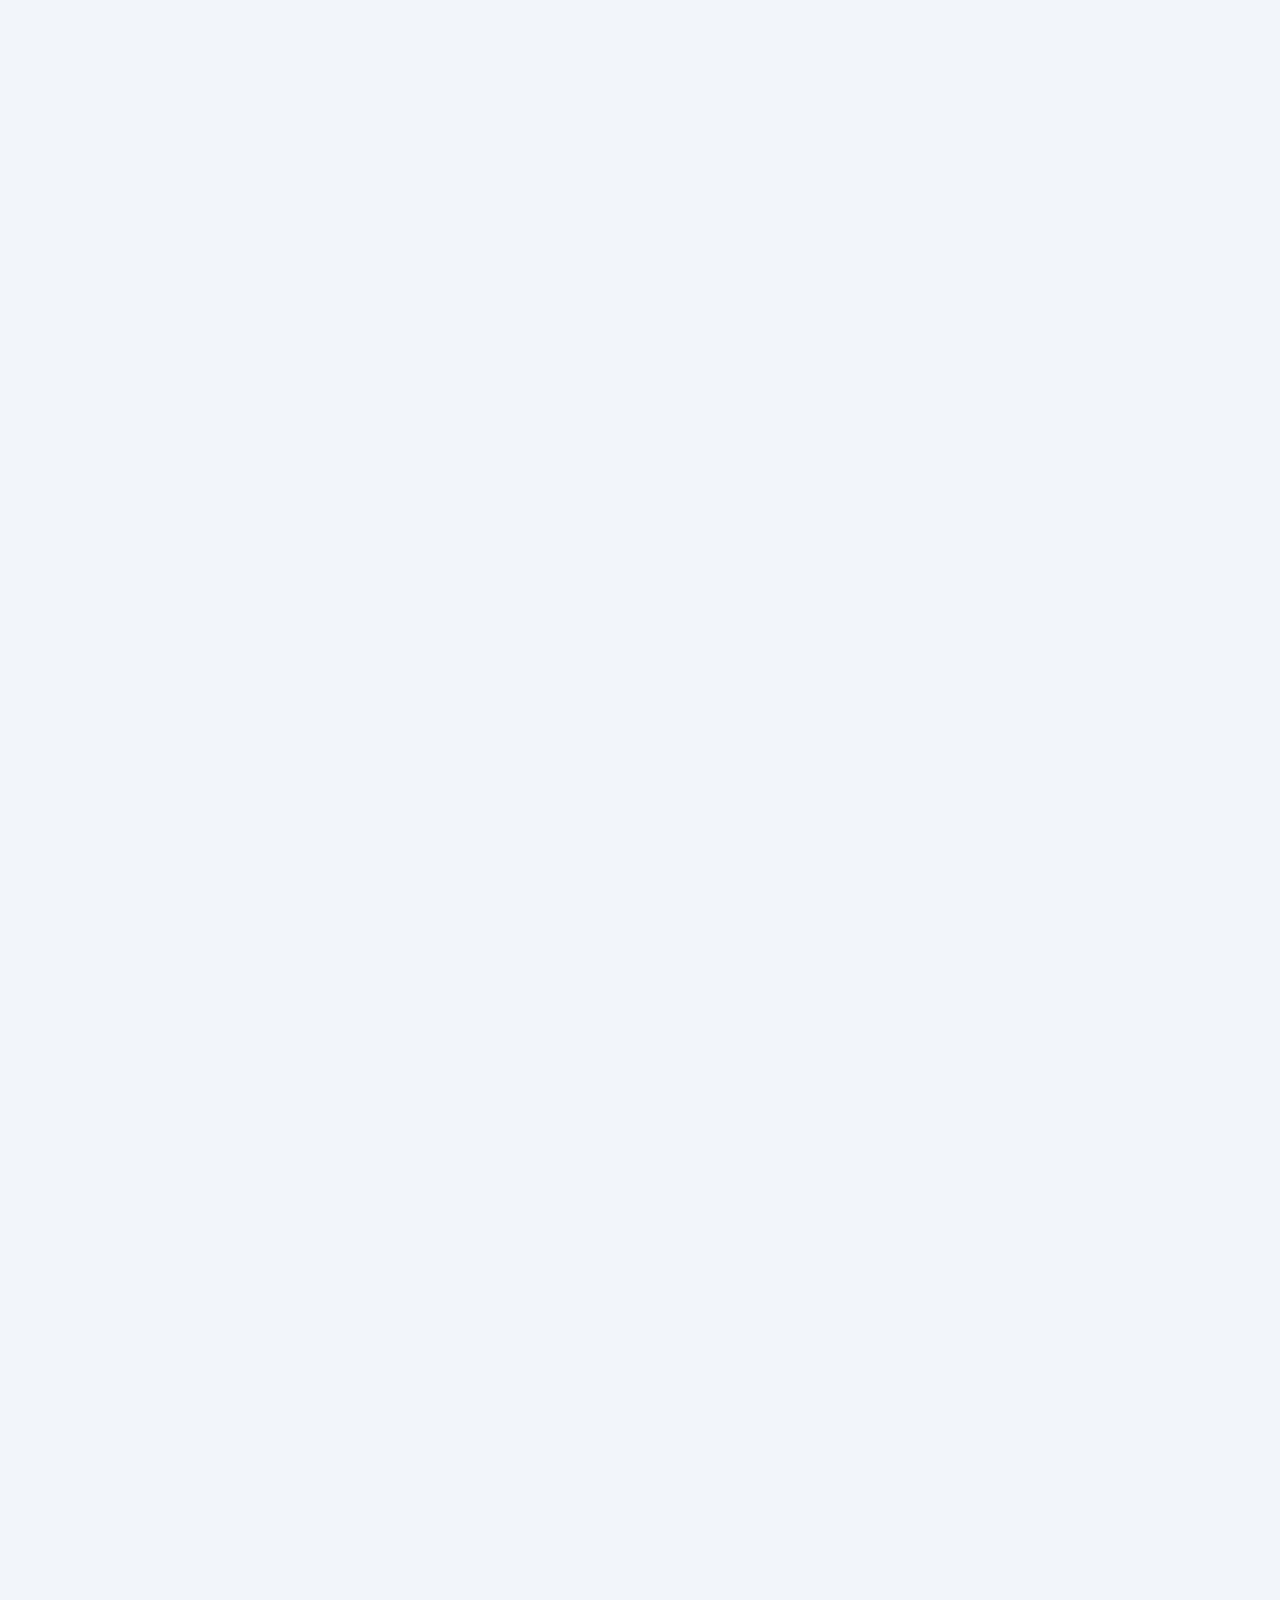
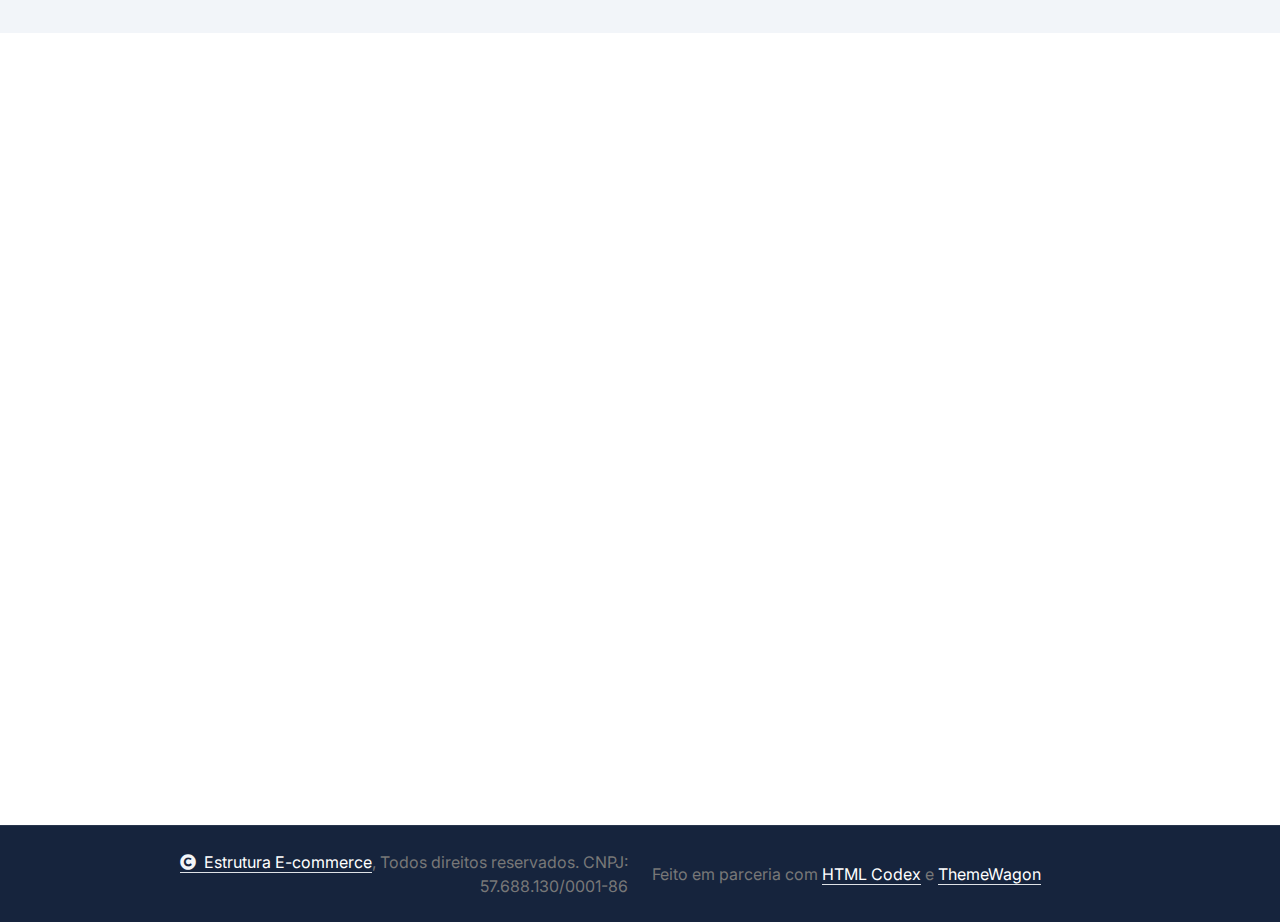
==== commit b2084f1f: "dropp" ====
--- a/about.html
+++ b/about.html
@@ -89,7 +89,7 @@
                             <a href="service.html" class="nav-item nav-link active">Soluções</a>
                             <div class="nav-item dropdown">
                                 <a href="#" class="nav-link" data-bs-toggle="dropdown">
-                                    <span class="dropdown-toggle">Informações</span>
+                                    <span class="dropdown-toggle">Serviços</span>
                                 </a>
                                 <div class="dropdown-menu">
                                     <a href="feature.html" class="dropdown-item">Valores</a>
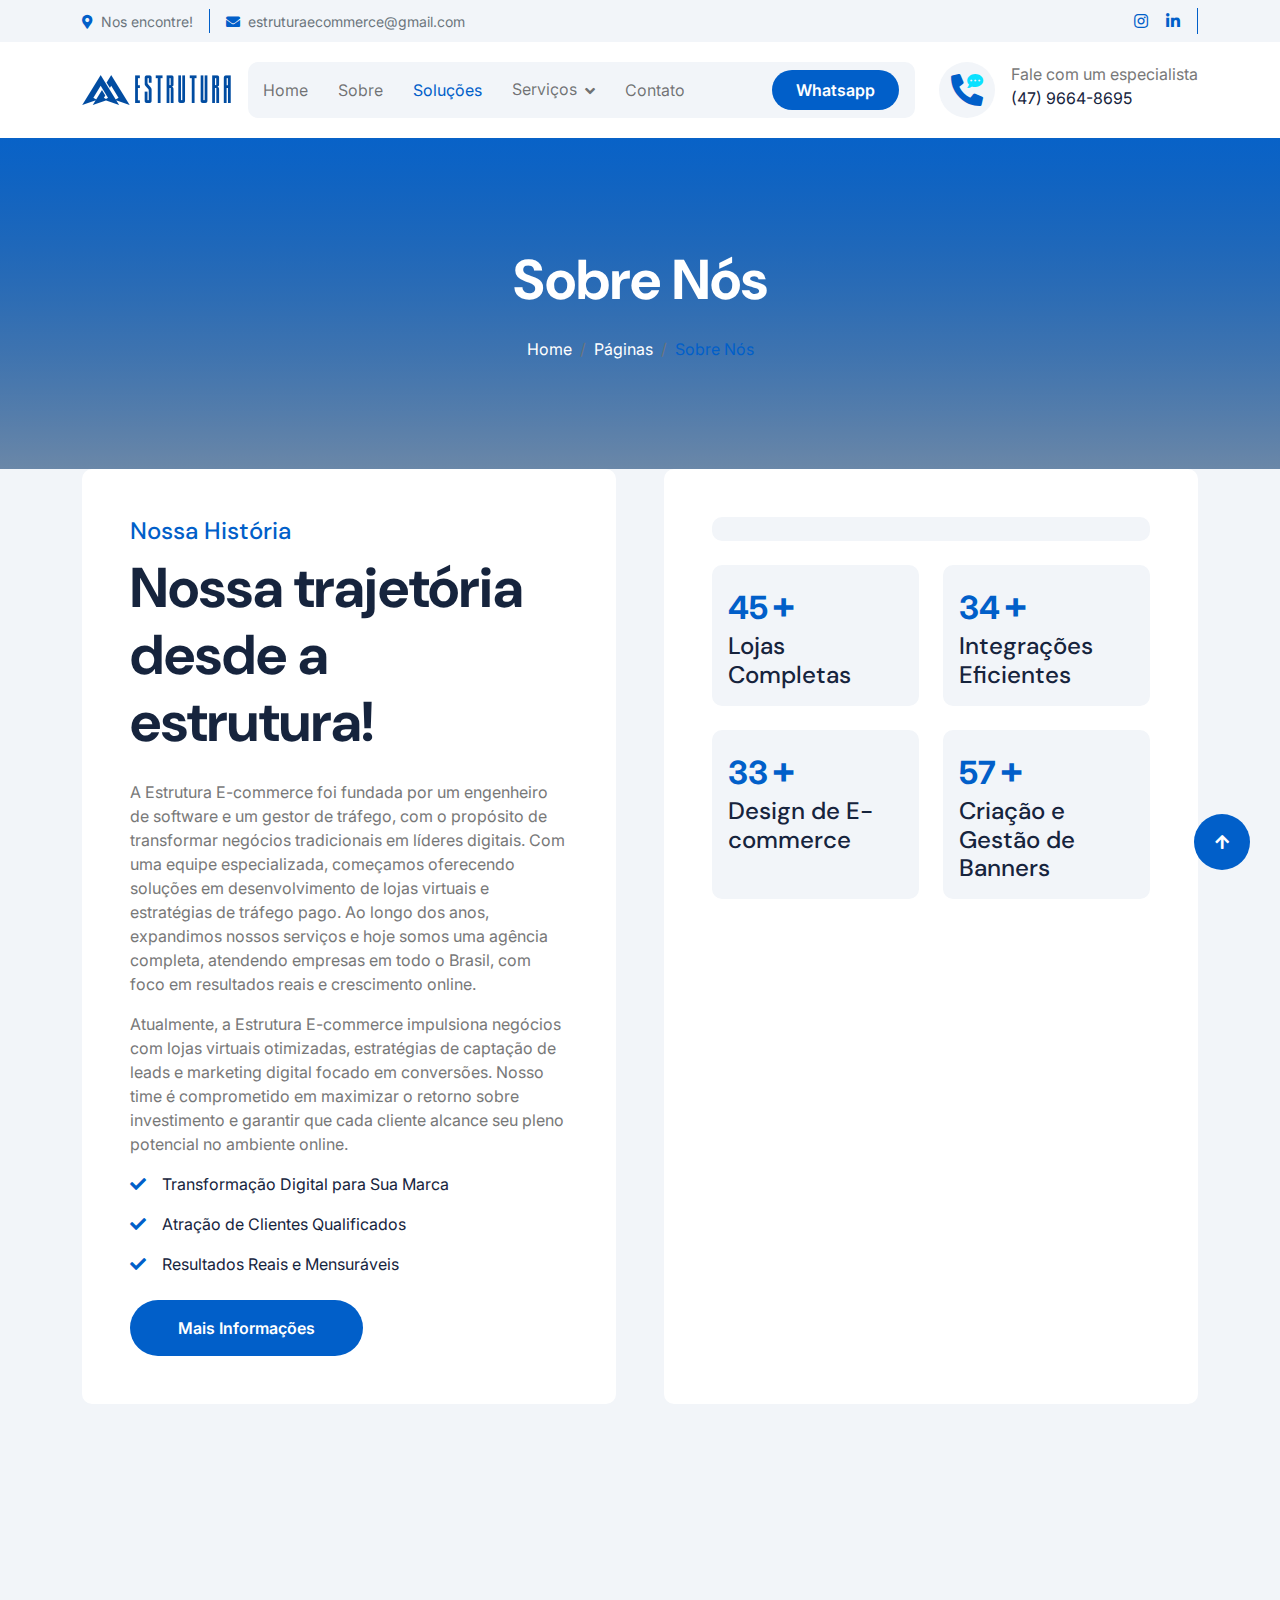
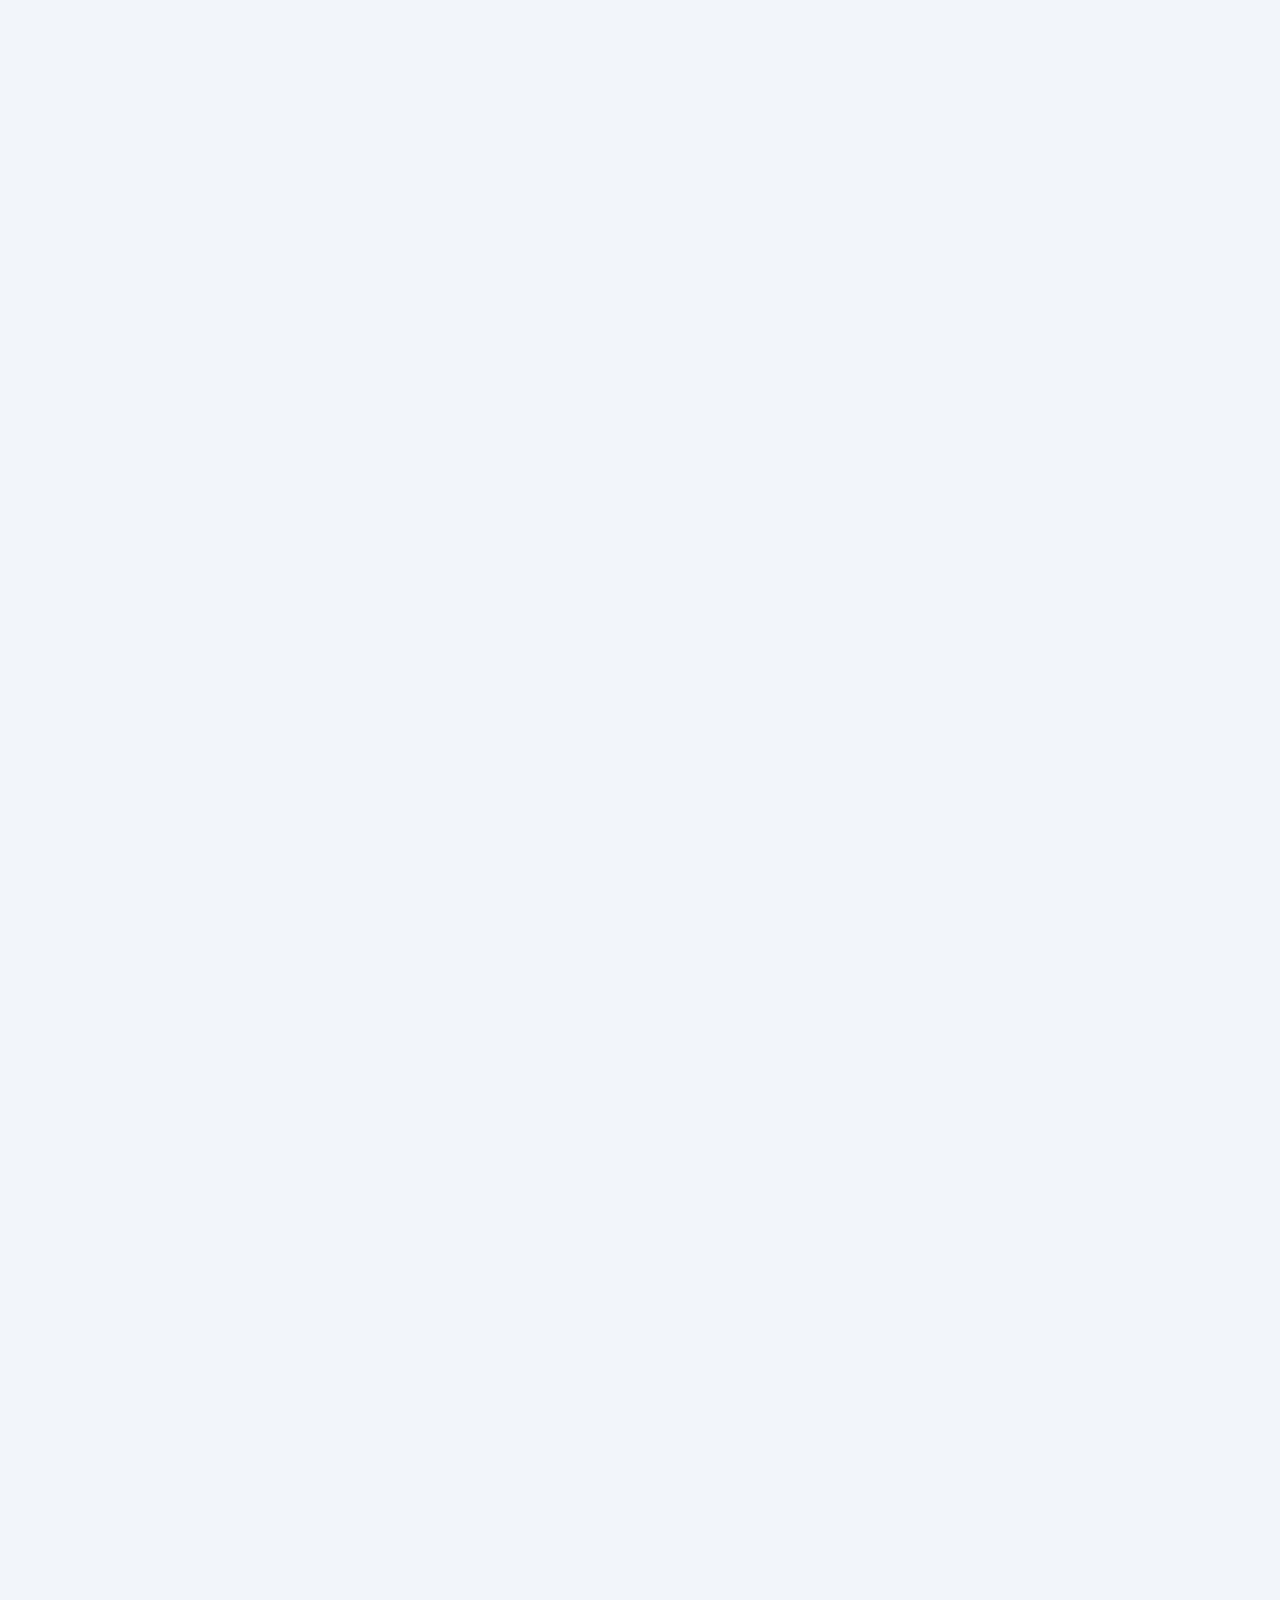
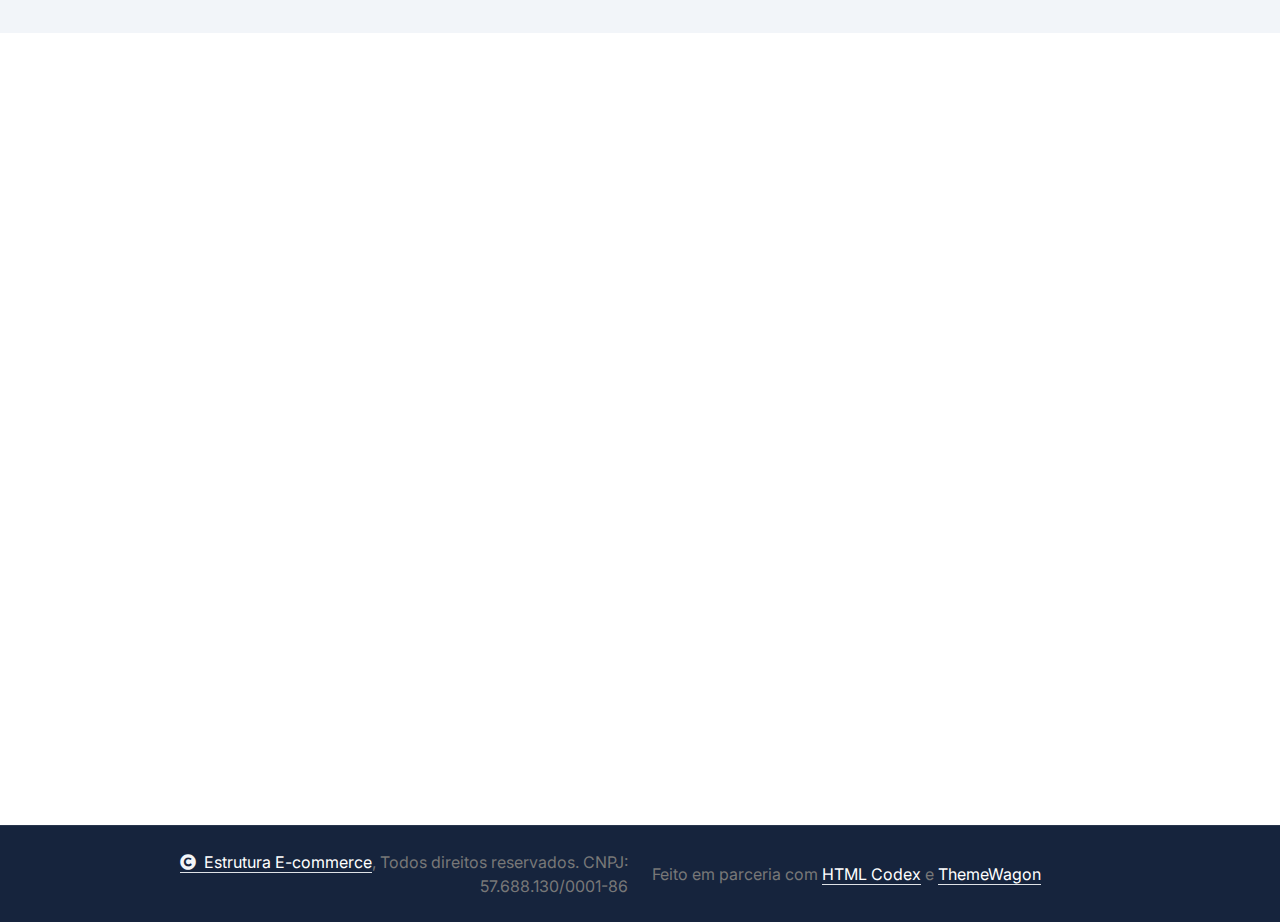
==== commit 6d3ff61c: "tt" ====
--- a/about.html
+++ b/about.html
@@ -148,8 +148,8 @@
                 <h4 class="text-white display-4 mb-4 wow fadeInDown" data-wow-delay="0.1s">Sobre Nós</h4>
                 <ol class="breadcrumb d-flex justify-content-center mb-0 wow fadeInDown" data-wow-delay="0.3s">
                     <li class="breadcrumb-item"><a href="index.html">Home</a></li>
-                    <li class="breadcrumb-item"><a href="#">Pages</a></li>
-                    <li class="breadcrumb-item active text-primary">About</li>
+                    <li class="breadcrumb-item"><a href="#">Páginas</a></li>
+                    <li class="breadcrumb-item active text-primary">Sobre Nós</li>
                 </ol>    
             </div>
         </div>
